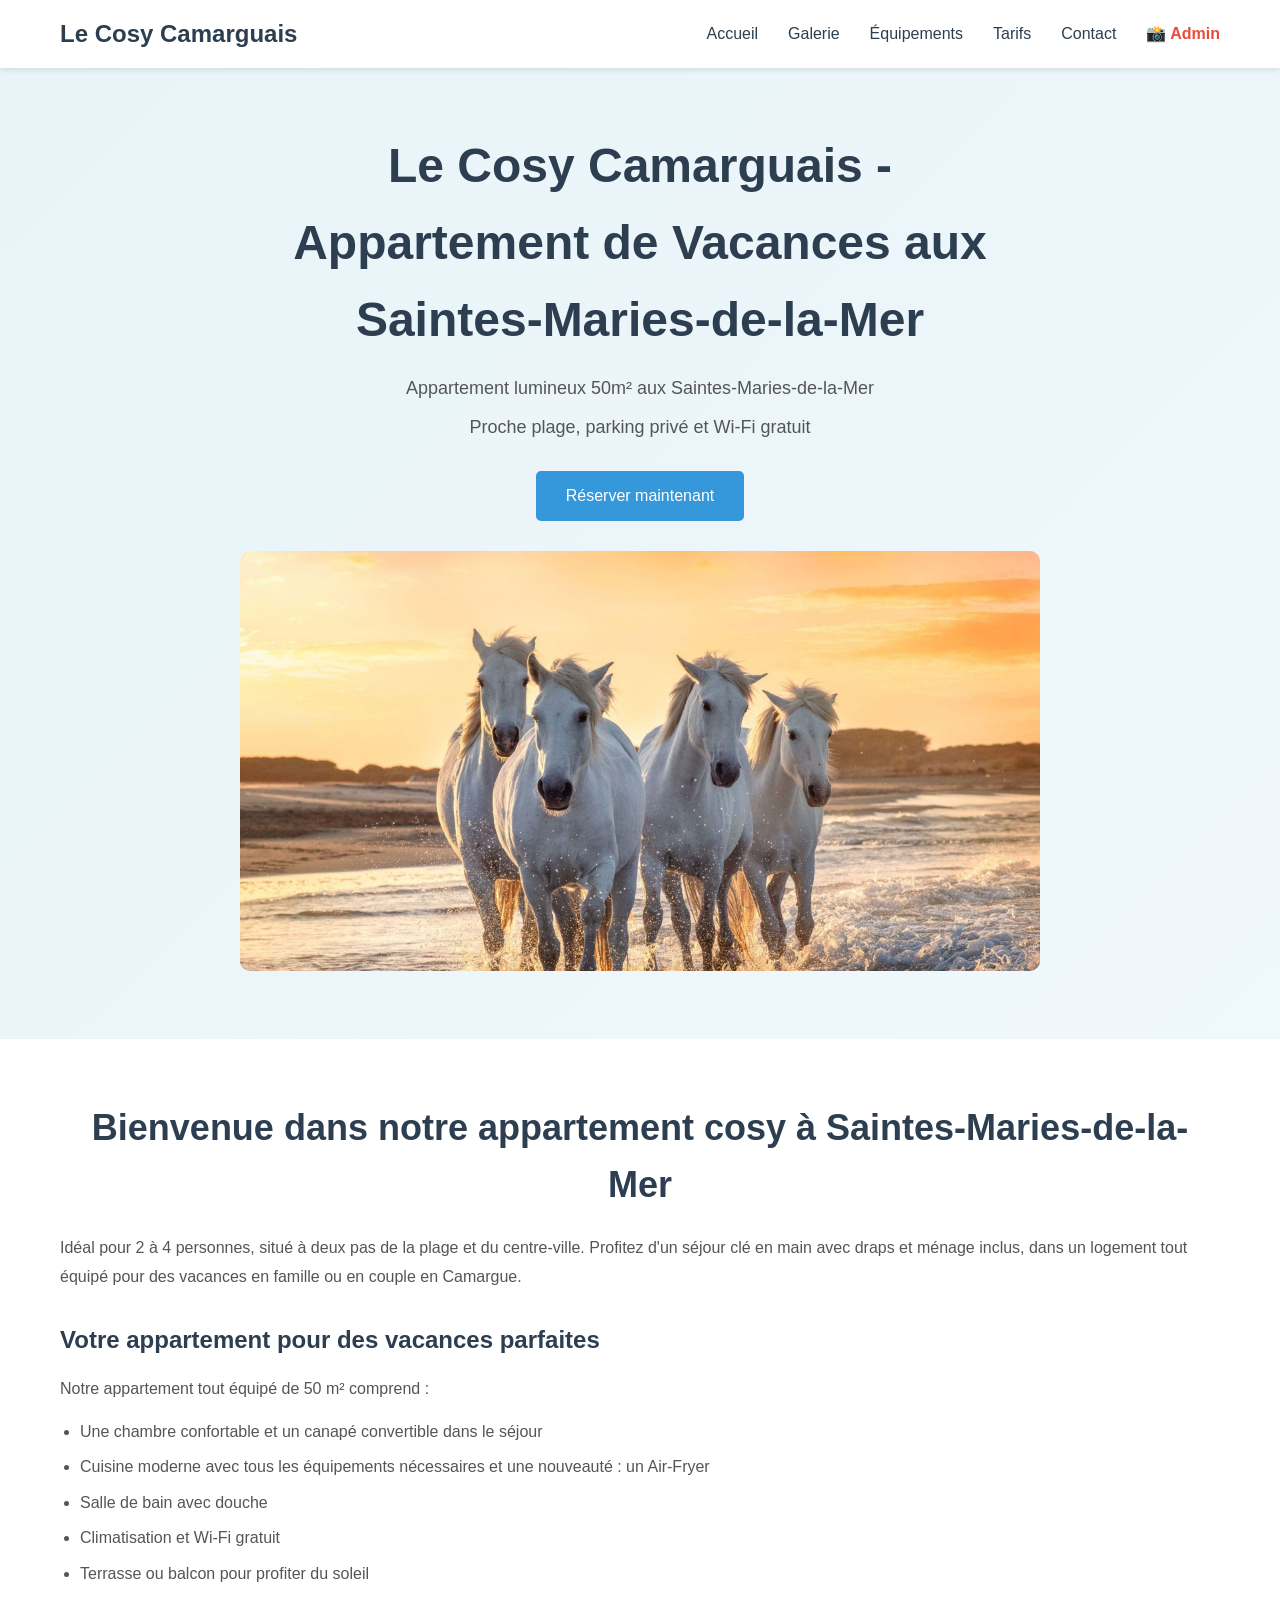
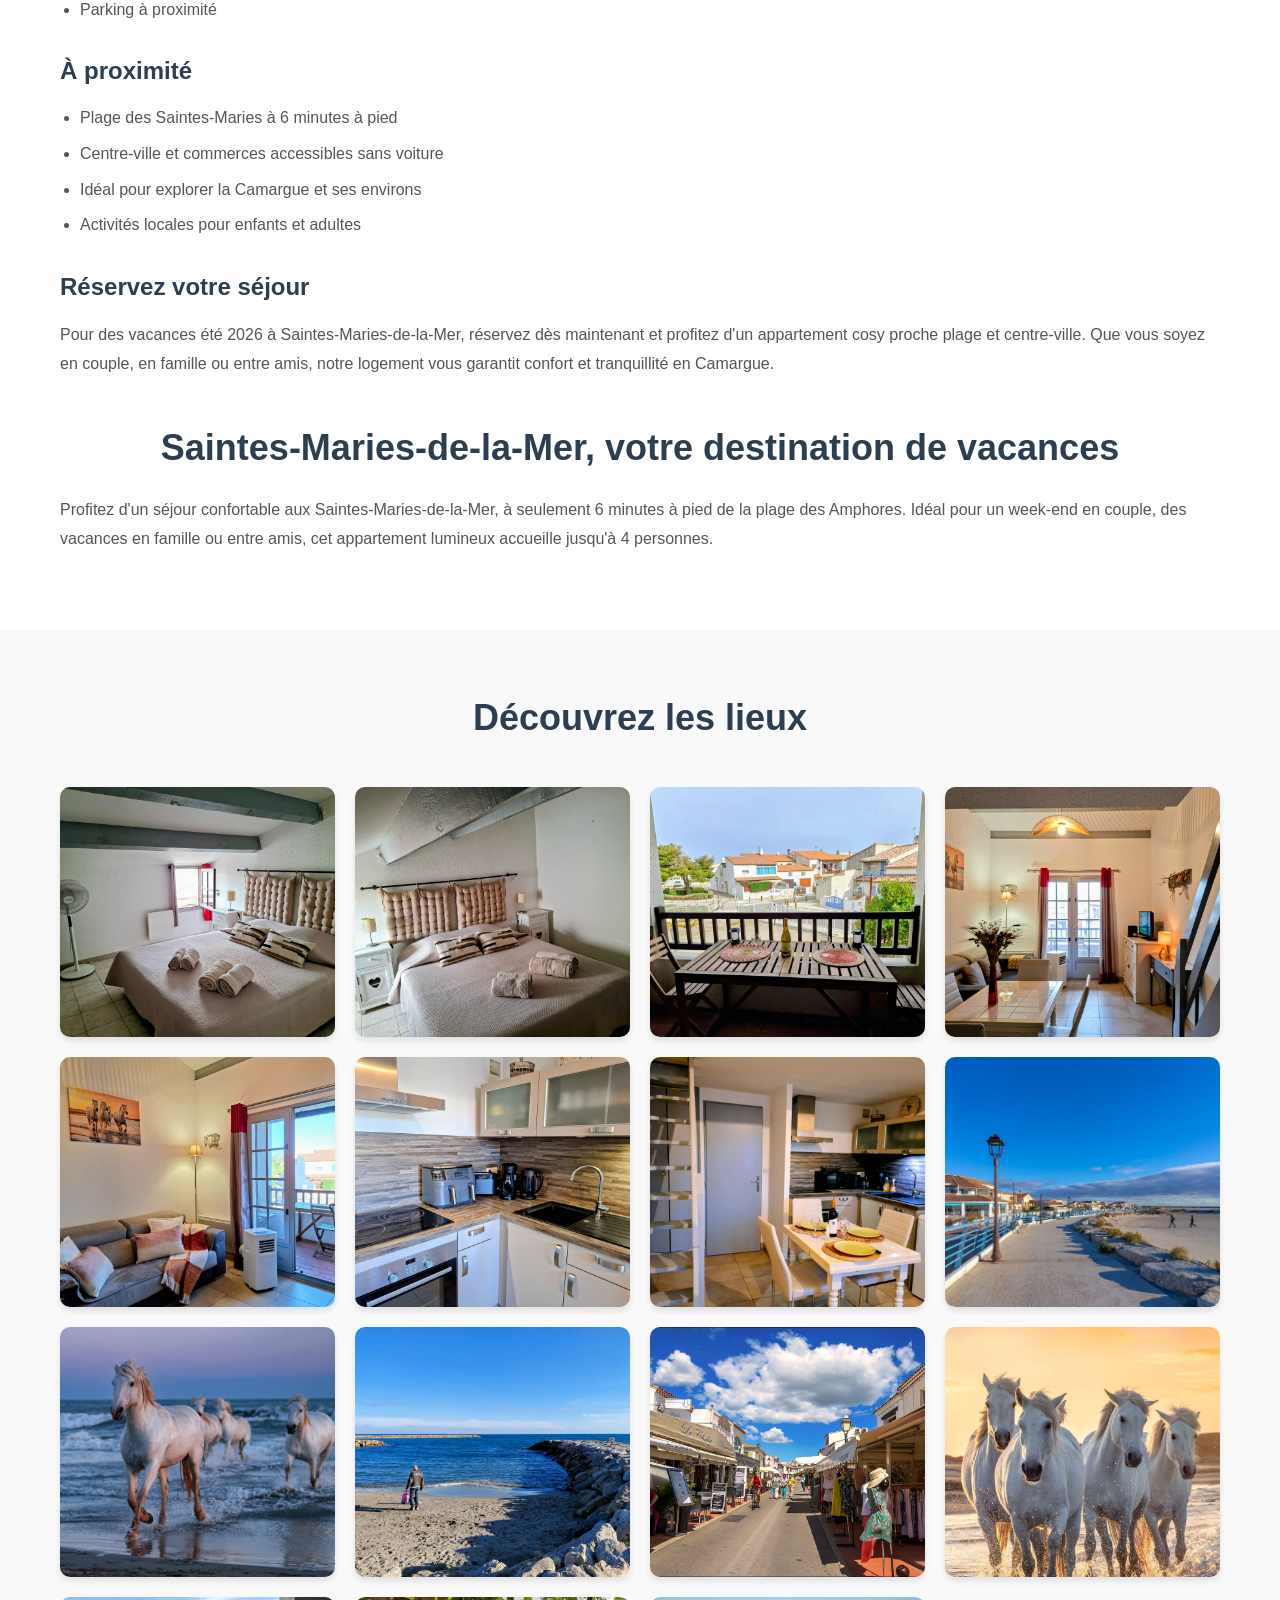
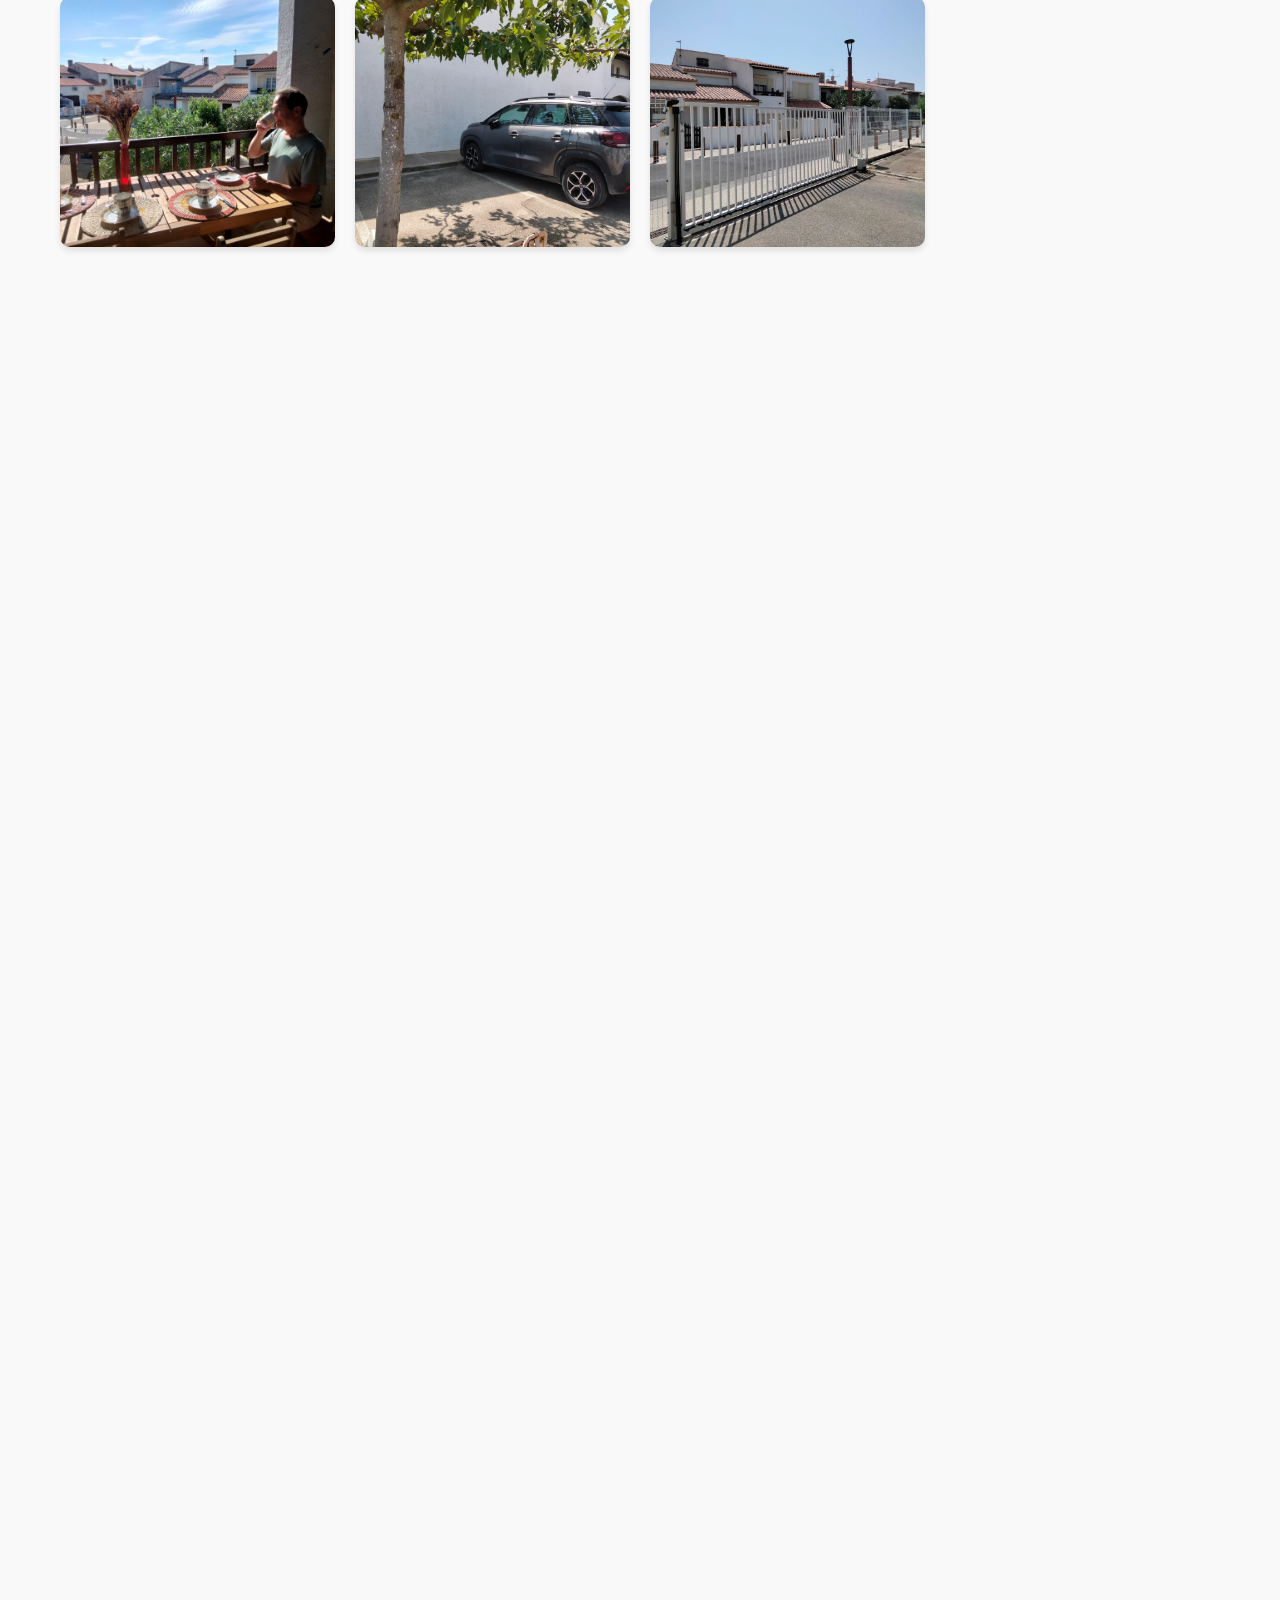
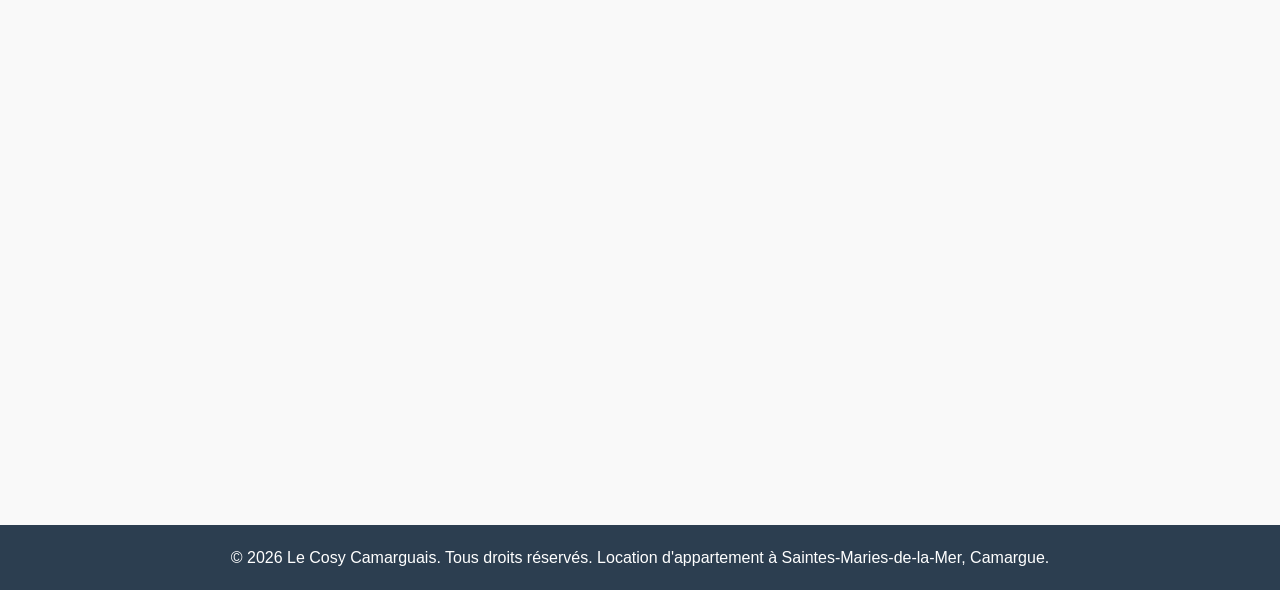
==== index.html @ 6717efbd "Add admin panel for easy photo management" ====
<!DOCTYPE html>
<html lang="fr">
<head>
    <meta charset="UTF-8">
    <meta name="viewport" content="width=device-width, initial-scale=1.0">
    <meta name="description" content="Le Cosy Camarguais - Location d'appartement 50m² aux Saintes-Maries-de-la-Mer. Proche plage, parking privé, Wi-Fi. Idéal pour 2-4 personnes. À partir de 110€/nuit. Réservez vos vacances en Camargue.">
    <meta name="keywords" content="location appartement Saintes-Maries-de-la-Mer, vacances Camargue, gîte Saintes-Maries, location saisonnière Provence, aparthotel plage">
    <meta name="author" content="Le Cosy Camarguais">
    <meta name="robots" content="index, follow, max-snippet:-1, max-image-preview:large, max-video-preview:-1">
    <meta property="og:title" content="Le Cosy Camarguais - Appartement de vacances aux Saintes-Maries-de-la-Mer">
    <meta property="og:description" content="Découvrez notre appartement lumineux 50m² aux Saintes-Maries-de-la-Mer. Proche plage, parking privé, Wi-Fi gratuit. À partir de 110€/nuit.">
    <meta property="og:type" content="website">
    <meta property="og:url" content="https://appartement-saintes-maries.vercel.app">
    <meta property="og:image" content="https://appartement-saintes-maries.vercel.app/130122-camargue-1(1).jpg">
    <meta name="twitter:card" content="summary_large_image">
    <meta name="twitter:title" content="Le Cosy Camarguais - Appartement aux Saintes-Maries-de-la-Mer">
    <meta name="twitter:description" content="Location d'appartement 50m² en Camargue. Plage, parking, Wi-Fi. À partir de 110€/nuit.">
    <meta name="theme-color" content="#2c5aa0">
    <link rel="canonical" href="https://appartement-saintes-maries.vercel.app/">
    <title>Le Cosy Camarguais - Location Appartement Saintes-Maries-de-la-Mer | Vacances Camargue</title>
    <link rel="stylesheet" href="styles.css">
    <link rel="icon" type="image/x-icon" href="data:image/svg+xml,<svg xmlns='http://www.w3.org/2000/svg' viewBox='0 0 100 100'><text y='75' font-size='75' fill='%232c5aa0'>🏠</text></svg>">
    <link rel="stylesheet" href="https://cdnjs.cloudflare.com/ajax/libs/font-awesome/6.4.0/css/all.min.css">
    
    <!-- Structured Data (JSON-LD) -->
    <script type="application/ld+json">
    {
        "@context": "https://schema.org",
        "@type": "LodgingBusiness",
        "name": "Le Cosy Camarguais",
        "description": "Appartement lumineux 50m² aux Saintes-Maries-de-la-Mer, idéal pour 2-4 personnes",
        "url": "https://appartement-saintes-maries.vercel.app",
        "image": "https://appartement-saintes-maries.vercel.app/130122-camargue-1(1).jpg",
        "address": {
            "@type": "PostalAddress",
            "streetAddress": "Saintes-Maries-de-la-Mer",
            "addressLocality": "Saintes-Maries-de-la-Mer",
            "postalCode": "13460",
            "addressCountry": "FR",
            "addressRegion": "Provence-Alpes-Côte d'Azur"
        },
        "telephone": "+33607459846",
        "email": "ellattanzio66@gmail.com",
        "priceRange": "€€",
        "priceCurrency": "EUR",
        "price": "110",
        "amenityFeature": [
            {"name": "Wi-Fi gratuit"},
            {"name": "Climatisation"},
            {"name": "Parking privé"},
            {"name": "Terrasse"},
            {"name": "Cuisine équipée"},
            {"name": "Air-Fryer"}
        ],
        "checkinTime": "15:00",
        "checkoutTime": "11:00",
        "numberOfRooms": 1,
        "occupancy": {
            "@type": "QuantitativeValue",
            "minValue": 2,
            "maxValue": 4
        },
        "geo": {
            "@type": "GeoCoordinates",
            "latitude": 43.4805,
            "longitude": 4.4269
        },
        "review": {
            "@type": "Review",
            "ratingValue": "5",
            "bestRating": "5",
            "worstRating": "1"
        }
    }
    </script>

    <!-- Local Business Schema -->
    <script type="application/ld+json">
    {
        "@context": "https://schema.org",
        "@type": "LocalBusiness",
        "name": "Le Cosy Camarguais",
        "image": "https://appartement-saintes-maries.vercel.app/130122-camargue-1(1).jpg",
        "description": "Location d'appartement de vacances à Saintes-Maries-de-la-Mer",
        "address": {
            "@type": "PostalAddress",
            "streetAddress": "Saintes-Maries-de-la-Mer",
            "addressLocality": "Saintes-Maries-de-la-Mer",
            "postalCode": "13460",
            "addressCountry": "FR"
        },
        "telephone": "+33607459846",
        "url": "https://appartement-saintes-maries.vercel.app",
        "sameAs": [
            "https://www.facebook.com/profile.php?id=61573077162618",
            "https://www.instagram.com/appartementsaintesmaries13460/"
        ]
    }
    </script>
</head>
<body>
    <!-- Navigation -->
    <nav class="navbar">
        <div class="container">
            <div class="logo">Le Cosy Camarguais</div>
            <ul class="nav-links">
                <li><a href="#accueil">Accueil</a></li>
                <li><a href="#galerie">Galerie</a></li>
                <li><a href="#equipements">Équipements</a></li>
                <li><a href="#tarifs">Tarifs</a></li>
                <li><a href="#contact">Contact</a></li>
                <li><a href="admin.html" style="color: #e74c3c; font-weight: bold;">📸 Admin</a></li>
            </ul>
        </div>
    </nav>

    <!-- Hero Section -->
    <section id="accueil" class="hero">
        <div class="hero-content">
            <h1>Le Cosy Camarguais - Appartement de Vacances aux Saintes-Maries-de-la-Mer</h1>
            <p>Appartement lumineux 50m² aux Saintes-Maries-de-la-Mer</p>
            <p class="subtitle">Proche plage, parking privé et Wi-Fi gratuit</p>
            <a href="#contact" class="cta-button">Réserver maintenant</a>
            <div class="hero-image">
                <img src="./130122-camargue-1(1).jpg" alt="Paysage de Camargue - Saintes-Maries-de-la-Mer" loading="lazy">
            </div>
        </div>
    </section>

    <!-- Presentation Section -->
    <section id="presentation" class="presentation">
        <div class="container">
            <h2>Bienvenue dans notre appartement cosy à Saintes-Maries-de-la-Mer</h2>
            <p>Idéal pour 2 à 4 personnes, situé à deux pas de la plage et du centre-ville. Profitez d'un séjour clé en main avec draps et ménage inclus, dans un logement tout équipé pour des vacances en famille ou en couple en Camargue.</p>

            <h3>Votre appartement pour des vacances parfaites</h3>
            <p>Notre appartement tout équipé de 50 m² comprend :</p>
            <ul>
                <li>Une chambre confortable et un canapé convertible dans le séjour</li>
                <li>Cuisine moderne avec tous les équipements nécessaires et une nouveauté : un Air-Fryer</li>
                <li>Salle de bain avec douche</li>
                <li>Climatisation et Wi-Fi gratuit</li>
                <li>Terrasse ou balcon pour profiter du soleil</li>
                <li>Parking à proximité</li>
            </ul>

            <h3>À proximité</h3>
            <ul>
                <li>Plage des Saintes-Maries à 6 minutes à pied</li>
                <li>Centre-ville et commerces accessibles sans voiture</li>
                <li>Idéal pour explorer la Camargue et ses environs</li>
                <li>Activités locales pour enfants et adultes</li>
            </ul>

            <h3>Réservez votre séjour</h3>
            <p>Pour des vacances été 2026 à Saintes-Maries-de-la-Mer, réservez dès maintenant et profitez d'un appartement cosy proche plage et centre-ville. Que vous soyez en couple, en famille ou entre amis, notre logement vous garantit confort et tranquillité en Camargue.</p>

            <h2 style="margin-top: 40px;">Saintes-Maries-de-la-Mer, votre destination de vacances</h2>
            <p>Profitez d'un séjour confortable aux Saintes-Maries-de-la-Mer, à seulement 6 minutes à pied de la plage des Amphores. Idéal pour un week-end en couple, des vacances en famille ou entre amis, cet appartement lumineux accueille jusqu'à 4 personnes.</p>
        </div>
    </section>

    <!-- Gallery Section -->
    <section id="galerie" class="gallery">
        <div class="container">
            <h2>Découvrez les lieux</h2>
            <div class="gallery-grid">
                <div class="gallery-item">
                    <img src="./699cc165-0db9-40c0-aa76-b46395a4a5fc~1.webp" alt="Chambre confortable avec literie de qualité - Le Cosy Camarguais" loading="lazy">
                </div>
                <div class="gallery-item">
                    <img src="./6267a294-f842-493b-94da-68e59d48c8c1~1.webp" alt="Chambre avec lit double et tête de lit design - Saintes-Maries" loading="lazy">
                </div>
                <div class="gallery-item">
                    <img src="./203cbd5f-b3a3-4adb-a90c-3202b7b24d66~1.webp" alt="Terrasse ensoleillée avec vue sur le village - Saintes-Maries-de-la-Mer" loading="lazy">
                </div>
                <div class="gallery-item">
                    <img src="./4d5e1b6b-3a35-4781-9e4e-3730404897b2~1.webp" alt="Séjour lumineux avec accès à la terrasse - Appartement Camargue" loading="lazy">
                </div>
                <div class="gallery-item">
                    <img src="./2798dfe2-fd51-422c-bca9-29bbe3b415f4~1.webp" alt="Séjour avec canapé et vue sur la terrasse - Location Saintes-Maries" loading="lazy">
                </div>
                <div class="gallery-item">
                    <img src="./3cd4628a-6e06-457b-a21c-f3df766dc9b1~1.webp" alt="Cuisine moderne avec Air-Fryer - Le Cosy Camarguais" loading="lazy">
                </div>
                <div class="gallery-item">
                    <img src="./3c0db250-8747-4e0e-9186-e22d78906090~1.webp" alt="Cuisine équipée avec salle à manger - Appartement de vacances" loading="lazy">
                </div>
                <div class="gallery-item">
                    <img src="./71401861-Amphora-beach-des-Amphores-Saintes-Maries-de-la-Mer-Camargue-Bouches-du-Rhone-Provence-Alpes-Cote-d-Azur.jpg" alt="Plage des Amphores - Saintes-Maries-de-la-Mer" loading="lazy">
                </div>
                <div class="gallery-item">
                    <img src="./484808899_1292354942614113_6822166456498996507_n.jpg" alt="Chevaux blancs de Camargue - Saintes-Maries-de-la-Mer" loading="lazy">
                </div>
                <div class="gallery-item">
                    <img src="./f098e9f4-ffa2-434b-89ad-d91ef986f7e4~1.webp" alt="Plage avec rochers - Saintes-Maries-de-la-Mer" loading="lazy">
                </div>
                <div class="gallery-item">
                    <img src="./saintes-maries-de-la-mer-682a5dab-e143-4bae-a40b-0c097e33d58b.jpg" alt="Rue avec boutiques du village - Centre-ville Saintes-Maries" loading="lazy">
                </div>
                <div class="gallery-item">
                    <img src="./130122-camargue-1(1).jpg" alt="Paysage de Camargue - Saintes-Maries-de-la-Mer" loading="lazy">
                </div>
                <div class="gallery-item">
                    <img src="./IMG20250526093711.jpg" alt="Terrasse avec vue panoramique sur le village - Le Cosy Camarguais" loading="lazy">
                </div>
                <div class="gallery-item">
                    <img src="./IMG20250810133848.webp" alt="Parking privé sécurisé - Saintes-Maries-de-la-Mer" loading="lazy">
                </div>
                <div class="gallery-item">
                    <img src="./IMG20250810133807.jpg" alt="Entrée sécurisée de la résidence - Le Cosy Camarguais" loading="lazy">
                </div>
            </div>
        </div>
    </section>

    <!-- Amenities Section -->
    <section id="equipements" class="amenities">
        <div class="container">
            <h2>Équipements et services</h2>
            <ul>
                <li>Une chambre confortable et un canapé convertible dans le séjour</li>
                <li>Cuisine moderne avec tous les équipements nécessaires et une nouveauté : un Air-Fryer</li>
                <li>Salle de bain moderne avec douche</li>
                <li>Climatisation et Wi-Fi gratuit</li>
                <li>Terrasse avec vue sur le village</li>
                <li>Parking privé</li>
                <li>Draps et ménage inclus</li>
            </ul>
        </div>
    </section>

    <!-- Pricing Section -->
    <section id="tarifs" class="pricing">
        <div class="container">
            <h2>Tarifs</h2>
            <p class="price">110€<span>/nuit</span></p>
            <p class="price-note">Tarifs dégressifs pour les séjours longue durée</p>
        </div>
    </section>

    <!-- Contact Section -->
    <section id="contact" class="contact">
        <div class="container">
            <h2>Contactez-nous</h2>
            
            <!-- Contact Form -->
            <div class="contact-form-container">
                <h3>Formulaire de contact</h3>
                <form id="contactForm" class="contact-form">
                    <div class="form-group">
                        <label for="name">Nom *</label>
                        <input type="text" id="name" name="name" required>
                    </div>
                    <div class="form-group">
                        <label for="email">Email *</label>
                        <input type="email" id="email" name="email" required>
                    </div>
                    <div class="form-group">
                        <label for="message">Message *</label>
                        <textarea id="message" name="message" rows="5" required></textarea>
                    </div>
                    <button type="submit" class="submit-btn">Envoyer</button>
                </form>
                <div id="formMessage" class="form-message" style="display:none;"></div>
            </div>

            <!-- Contact Info -->
            <div class="contact-info">
                <h3>Informations de contact</h3>
                <p><strong>Téléphone :</strong> <a href="tel:+33607459846">06 07 45 98 46</a></p>
                <p><strong>Email :</strong> <a href="mailto:ellattanzio66@gmail.com">ellattanzio66@gmail.com</a></p>
            </div>

            <!-- Social Media -->
            <div class="social-media">
                <h3>Suivez-nous</h3>
                <div class="social-links">
                    <a href="https://www.facebook.com/profile.php?id=61573077162618" target="_blank" rel="noopener noreferrer" title="Facebook">
                        <i class="fab fa-facebook"></i> Facebook
                    </a>
                    <a href="https://www.instagram.com/appartementsaintesmaries13460/" target="_blank" rel="noopener noreferrer" title="Instagram">
                        <i class="fab fa-instagram"></i> Instagram
                    </a>
                    <a href="https://wa.me/33607459846" target="_blank" rel="noopener noreferrer" title="WhatsApp">
                        <i class="fab fa-whatsapp"></i> WhatsApp
                    </a>
                </div>
            </div>
        </div>
    </section>

    <!-- Footer -->
    <footer>
        <div class="container">
            <p>&copy; 2026 Le Cosy Camarguais. Tous droits réservés. Location d'appartement à Saintes-Maries-de-la-Mer, Camargue.</p>
        </div>
    </footer>

    <script src="script.js"></script>
    <script>
        // Contact Form Handler
        document.getElementById('contactForm').addEventListener('submit', function(e) {
            e.preventDefault();
            
            const name = document.getElementById('name').value;
            const email = document.getElementById('email').value;
            const message = document.getElementById('message').value;
            
            // Create mailto link
            const mailtoLink = `mailto:ellattanzio66@gmail.com?subject=Nouveau message de ${encodeURIComponent(name)}&body=De: ${encodeURIComponent(email)}%0A%0AMessage:%0A${encodeURIComponent(message)}`;
            
            // Open email client
            window.location.href = mailtoLink;
            
            // Show confirmation message
            const formMessage = document.getElementById('formMessage');
            formMessage.textContent = 'Merci ! Votre message a été envoyé. Nous vous répondrons dans les plus brefs délais.';
            formMessage.style.display = 'block';
            formMessage.style.color = 'green';
            
            // Reset form
            this.reset();
            
            // Hide message after 5 seconds
            setTimeout(() => {
                formMessage.style.display = 'none';
            }, 5000);
        });
    </script>
</body>
</html>
---- styles.css ----
* {
    margin: 0;
    padding: 0;
    box-sizing: border-box;
}

body {
    font-family: 'Segoe UI', Tahoma, Geneva, Verdana, sans-serif;
    line-height: 1.6;
    color: #333;
    background-color: #f9f9f9;
}

.container {
    max-width: 1200px;
    margin: 0 auto;
    padding: 0 20px;
}

.navbar {
    background-color: #fff;
    box-shadow: 0 2px 5px rgba(0,0,0,0.1);
    position: sticky;
    top: 0;
    z-index: 100;
}

.navbar .container {
    display: flex;
    justify-content: space-between;
    align-items: center;
    padding: 15px 20px;
}

.logo {
    font-size: 24px;
    font-weight: bold;
    color: #2c3e50;
}

.nav-links {
    display: flex;
    list-style: none;
    gap: 30px;
}

.nav-links a {
    text-decoration: none;
    color: #2c3e50;
    font-weight: 500;
    transition: color 0.3s;
}

.nav-links a:hover {
    color: #3498db;
}

.hero {
    background: linear-gradient(135deg, #e8f4f8 0%, #f0f8fc 100%);
    padding: 60px 20px;
    text-align: center;
}

.hero-content {
    max-width: 800px;
    margin: 0 auto;
}

.hero h1 {
    font-size: 48px;
    color: #2c3e50;
    margin-bottom: 15px;
}

.hero p {
    font-size: 18px;
    color: #555;
    margin-bottom: 10px;
}

.subtitle {
    color: #7f8c8d;
    font-size: 16px;
}

.cta-button {
    display: inline-block;
    background-color: #3498db;
    color: white;
    padding: 12px 30px;
    text-decoration: none;
    border-radius: 5px;
    margin-top: 20px;
    transition: background-color 0.3s;
}

.cta-button:hover {
    background-color: #2980b9;
}

.hero-image {
    margin-top: 30px;
}

.hero-image img {
    max-width: 100%;
    height: auto;
    border-radius: 10px;
}

.presentation {
    padding: 60px 20px;
    background-color: white;
}

.presentation h2 {
    font-size: 36px;
    color: #2c3e50;
    margin-bottom: 20px;
    text-align: center;
}

.presentation h3 {
    font-size: 24px;
    color: #2c3e50;
    margin-top: 30px;
    margin-bottom: 15px;
}

.presentation p {
    font-size: 16px;
    color: #555;
    margin-bottom: 15px;
    line-height: 1.8;
}

.presentation ul {
    margin-left: 20px;
    margin-bottom: 20px;
}

.presentation li {
    margin-bottom: 10px;
    color: #555;
}

.gallery {
    padding: 60px 20px;
    background-color: #f9f9f9;
}

.gallery h2 {
    font-size: 36px;
    color: #2c3e50;
    margin-bottom: 40px;
    text-align: center;
}

.gallery-grid {
    display: grid;
    grid-template-columns: repeat(auto-fit, minmax(250px, 1fr));
    gap: 20px;
}

.gallery-item {
    overflow: hidden;
    border-radius: 10px;
    box-shadow: 0 4px 6px rgba(0,0,0,0.1);
    transition: transform 0.3s;
}

.gallery-item:hover {
    transform: scale(1.05);
}

.gallery-item img {
    width: 100%;
    height: 250px;
    object-fit: cover;
    display: block;
}

.amenities {
    padding: 60px 20px;
    background-color: white;
}

.amenities h2 {
    font-size: 36px;
    color: #2c3e50;
    margin-bottom: 30px;
    text-align: center;
}

.amenities ul {
    max-width: 600px;
    margin: 0 auto;
    margin-left: 20px;
}

.amenities li {
    margin-bottom: 12px;
    color: #555;
    font-size: 16px;
}

.pricing {
    padding: 60px 20px;
    background-color: #f9f9f9;
    text-align: center;
}

.pricing h2 {
    font-size: 36px;
    color: #2c3e50;
    margin-bottom: 30px;
}

.price {
    font-size: 48px;
    color: #27ae60;
    font-weight: bold;
    margin-bottom: 10px;
}

.price span {
    font-size: 24px;
}

.price-note {
    color: #7f8c8d;
    font-size: 14px;
}

.contact {
    padding: 60px 20px;
    background-color: white;
    text-align: center;
}

.contact h2 {
    font-size: 36px;
    color: #2c3e50;
    margin-bottom: 30px;
}

.contact-info {
    max-width: 400px;
    margin: 0 auto;
}

.contact-info p {
    font-size: 18px;
    color: #555;
    margin-bottom: 15px;
}

.contact-info a {
    color: #3498db;
    text-decoration: none;
}

.contact-info a:hover {
    text-decoration: underline;
}

.contact-form-container {
    max-width: 500px;
    margin: 0 auto 40px;
    background-color: #f9f9f9;
    padding: 30px;
    border-radius: 10px;
    box-shadow: 0 2px 5px rgba(0,0,0,0.1);
}

.contact-form-container h3 {
    font-size: 24px;
    color: #2c3e50;
    margin-bottom: 20px;
}

.contact-form {
    text-align: left;
}

.form-group {
    margin-bottom: 20px;
}

.form-group label {
    display: block;
    margin-bottom: 8px;
    color: #2c3e50;
    font-weight: 500;
}

.form-group input,
.form-group textarea {
    width: 100%;
    padding: 10px;
    border: 1px solid #ddd;
    border-radius: 5px;
    font-family: 'Segoe UI', Tahoma, Geneva, Verdana, sans-serif;
    font-size: 14px;
}

.form-group input:focus,
.form-group textarea:focus {
    outline: none;
    border-color: #3498db;
    box-shadow: 0 0 5px rgba(52, 152, 219, 0.3);
}

.submit-btn {
    background-color: #3498db;
    color: white;
    padding: 12px 30px;
    border: none;
    border-radius: 5px;
    font-size: 16px;
    cursor: pointer;
    transition: background-color 0.3s;
    width: 100%;
}

.submit-btn:hover {
    background-color: #2980b9;
}

.form-message {
    margin-top: 15px;
    padding: 10px;
    border-radius: 5px;
    background-color: #d4edda;
    color: #155724;
}

.social-media {
    margin-top: 40px;
}

.social-media h3 {
    font-size: 24px;
    color: #2c3e50;
    margin-bottom: 20px;
}

.social-links {
    display: flex;
    justify-content: center;
    gap: 20px;
    flex-wrap: wrap;
}

.social-links a {
    display: inline-flex;
    align-items: center;
    gap: 8px;
    padding: 10px 20px;
    background-color: #f9f9f9;
    color: #2c3e50;
    text-decoration: none;
    border-radius: 5px;
    border: 2px solid #3498db;
    transition: all 0.3s;
    font-weight: 500;
}

.social-links a:hover {
    background-color: #3498db;
    color: white;
    transform: translateY(-2px);
}

.social-links i {
    font-size: 20px;
}

footer {
    background-color: #2c3e50;
    color: white;
    text-align: center;
    padding: 20px;
}

@media (max-width: 768px) {
    .hero h1 {
        font-size: 32px;
    }

    .nav-links {
        gap: 15px;
        font-size: 14px;
    }

    .gallery-grid {
        grid-template-columns: repeat(auto-fit, minmax(150px, 1fr));
    }

    .social-links {
        flex-direction: column;
    }

    .social-links a {
        width: 100%;
        justify-content: center;
    }
}
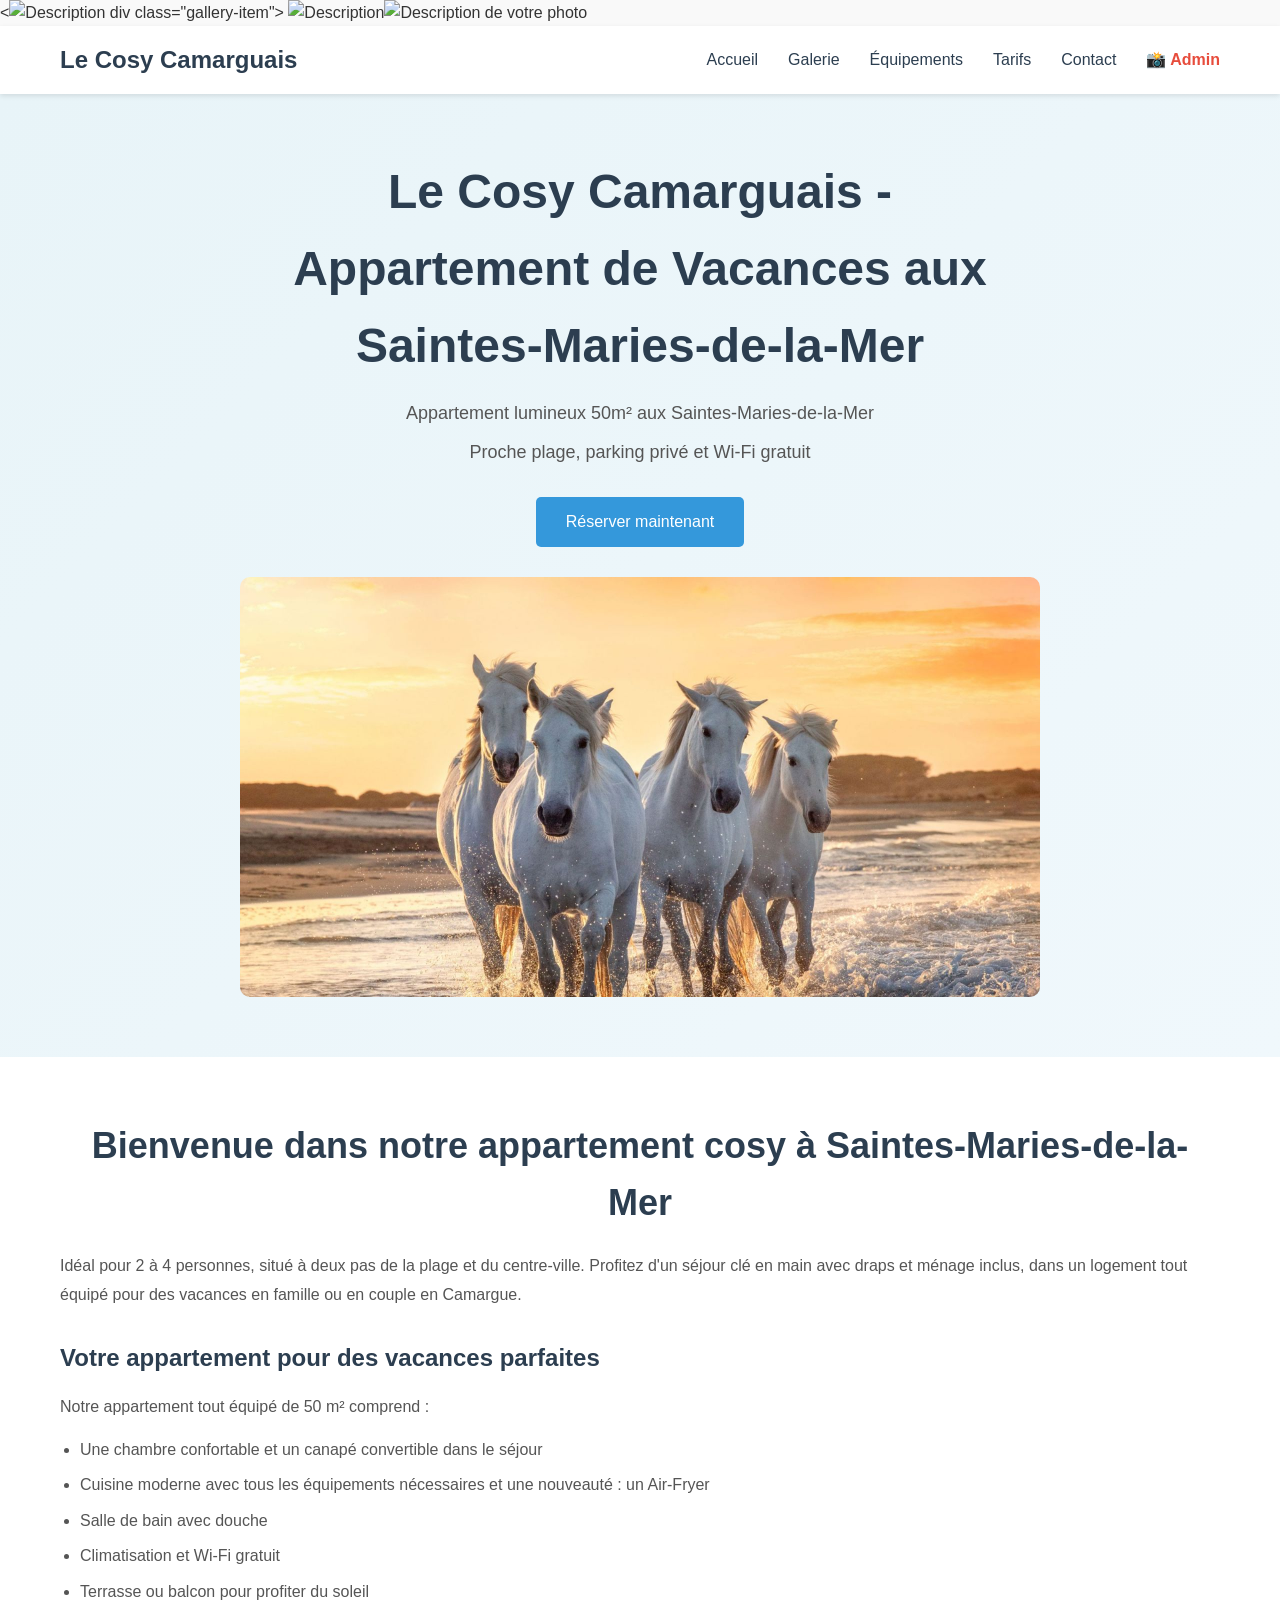
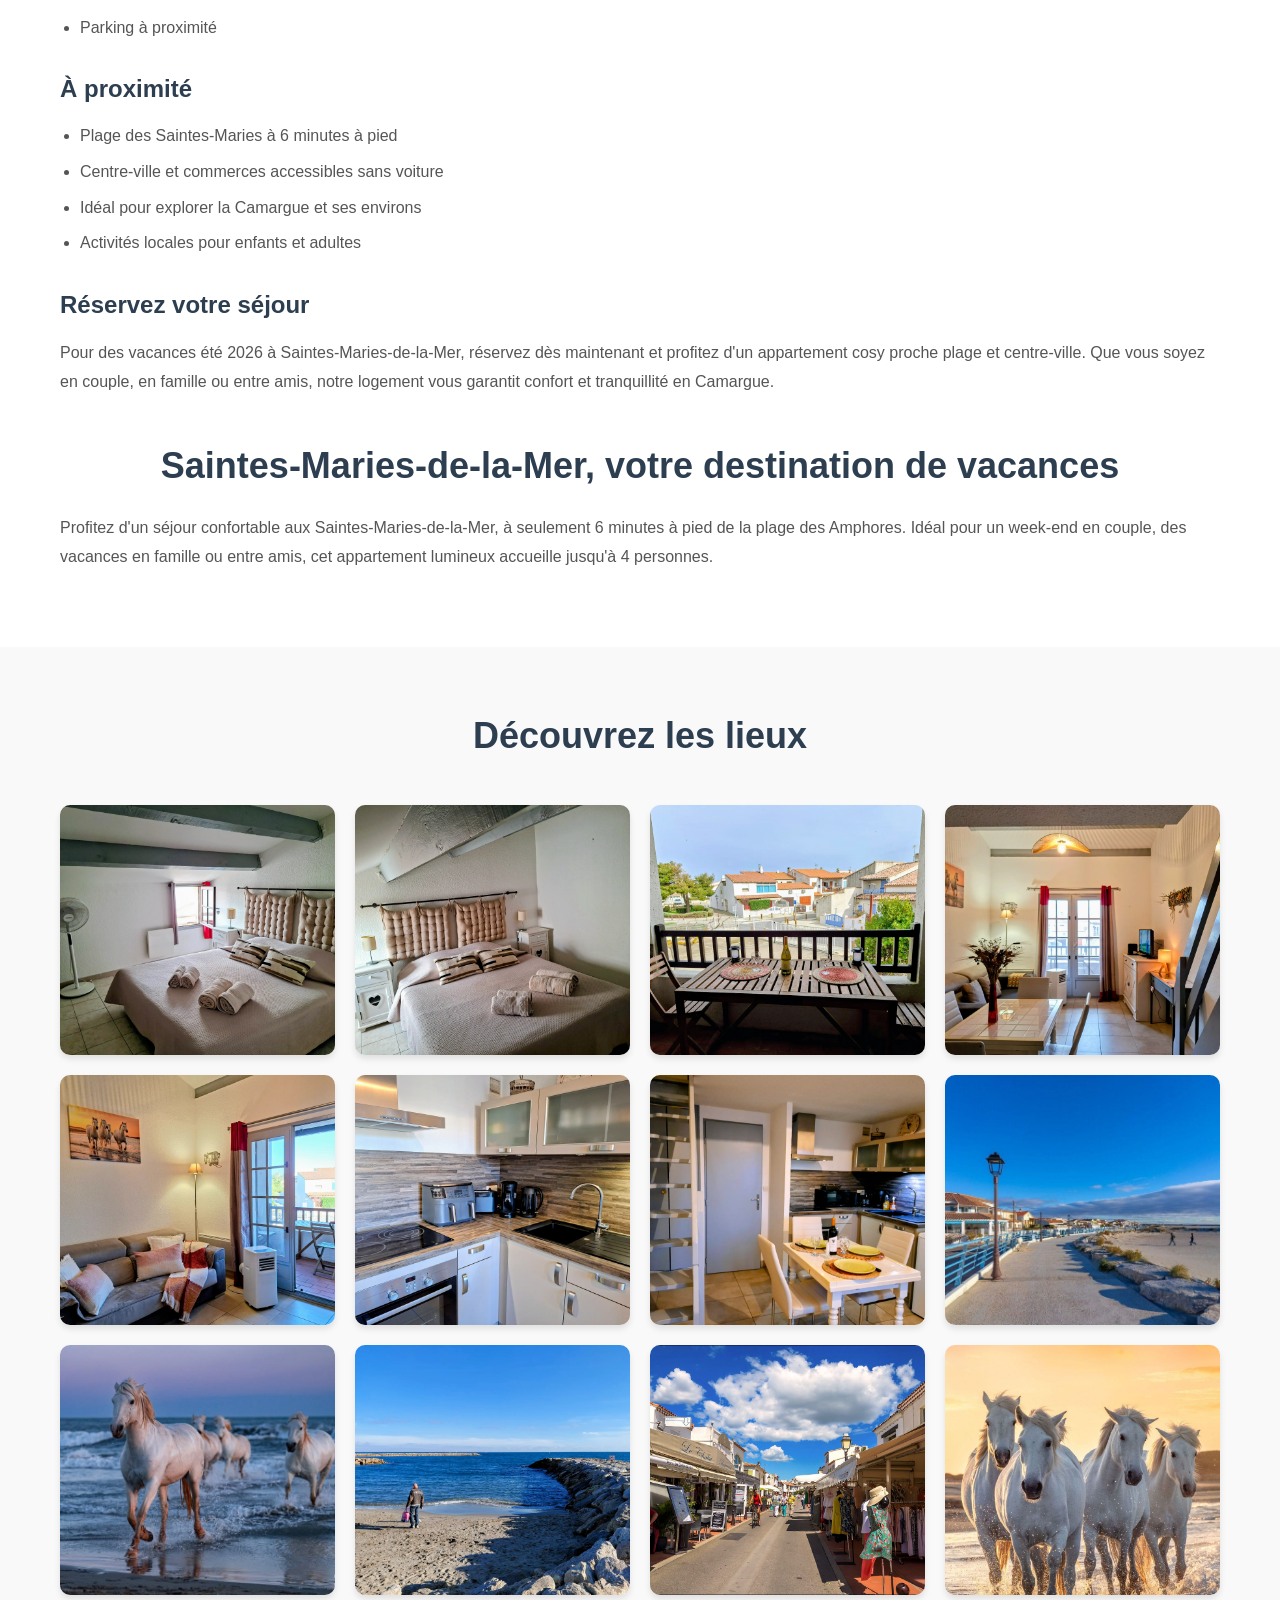
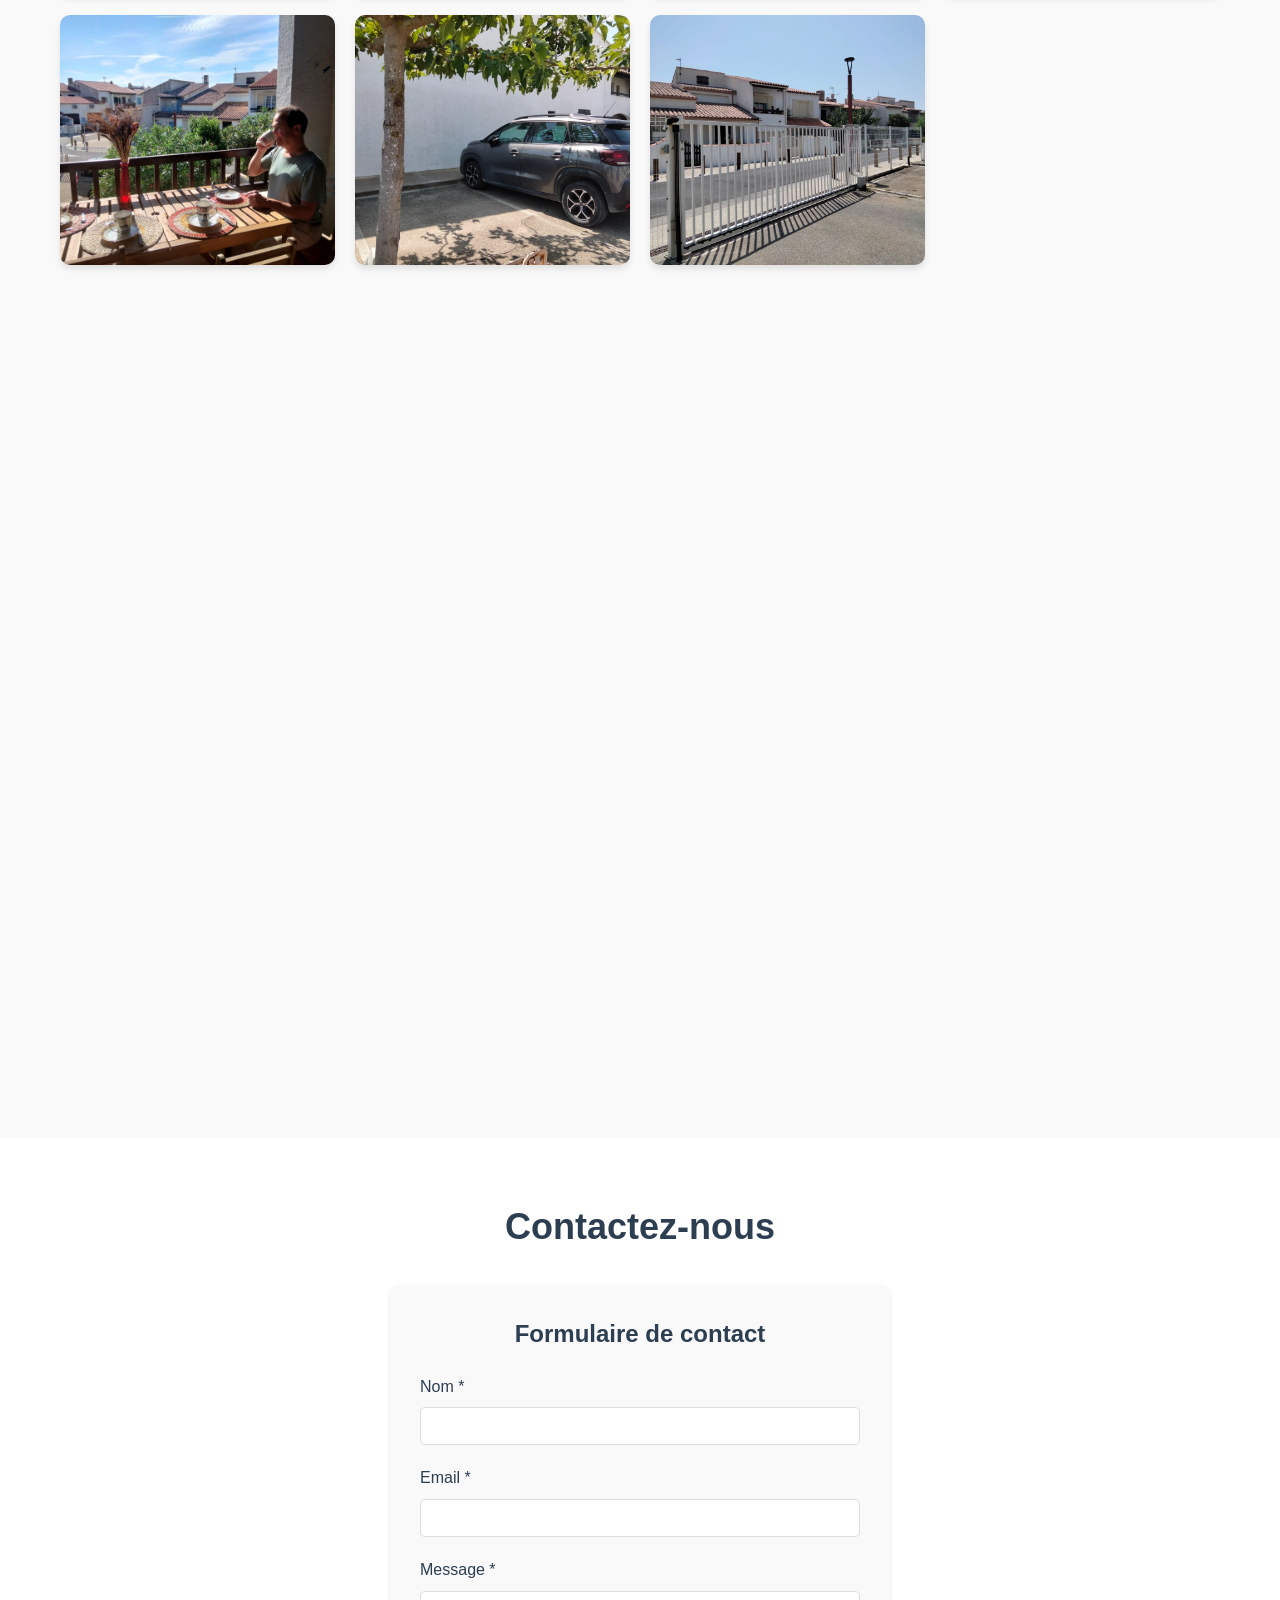
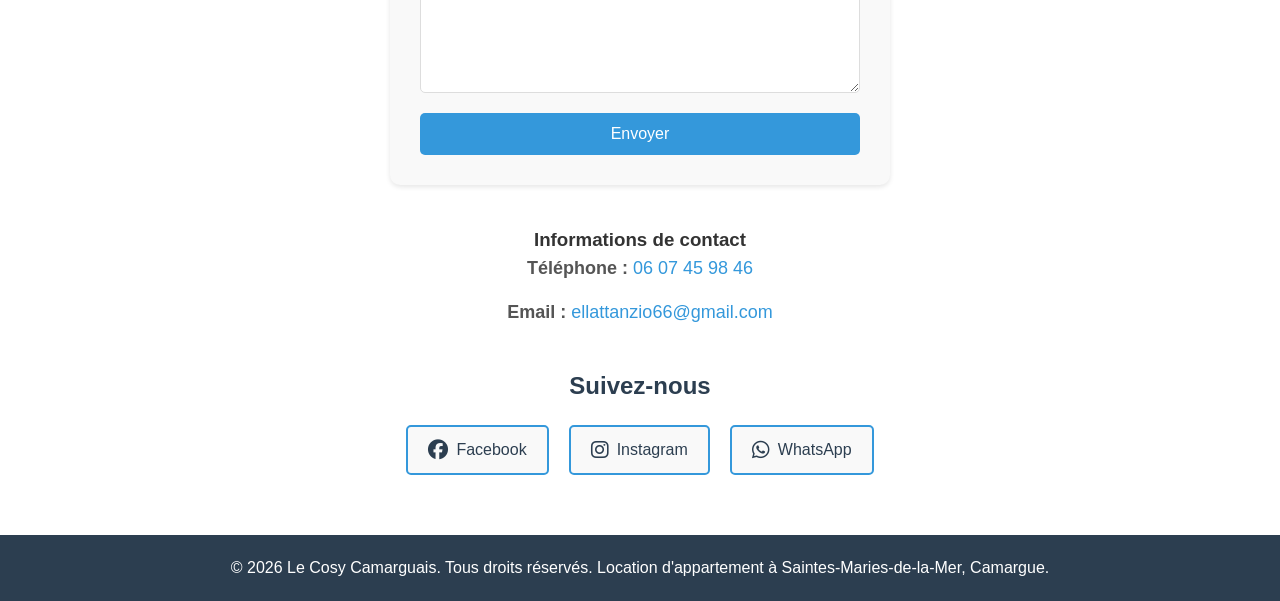
==== commit 1343a8c1: "Merge remote changes" ====
--- a/index.html
+++ b/index.html
@@ -1,3 +1,7 @@
+<<img src="VOTRE_PHOTO.jpg" alt="Description">
+div class="gallery-item">
+    <img src="VOTRE_PHOTO.jpg" alt="Description"><img src="VOTRE_PHOTO.jpg" alt="Description de votre photo">
+</div>
 <!DOCTYPE html>
 <html lang="fr">
 <head>
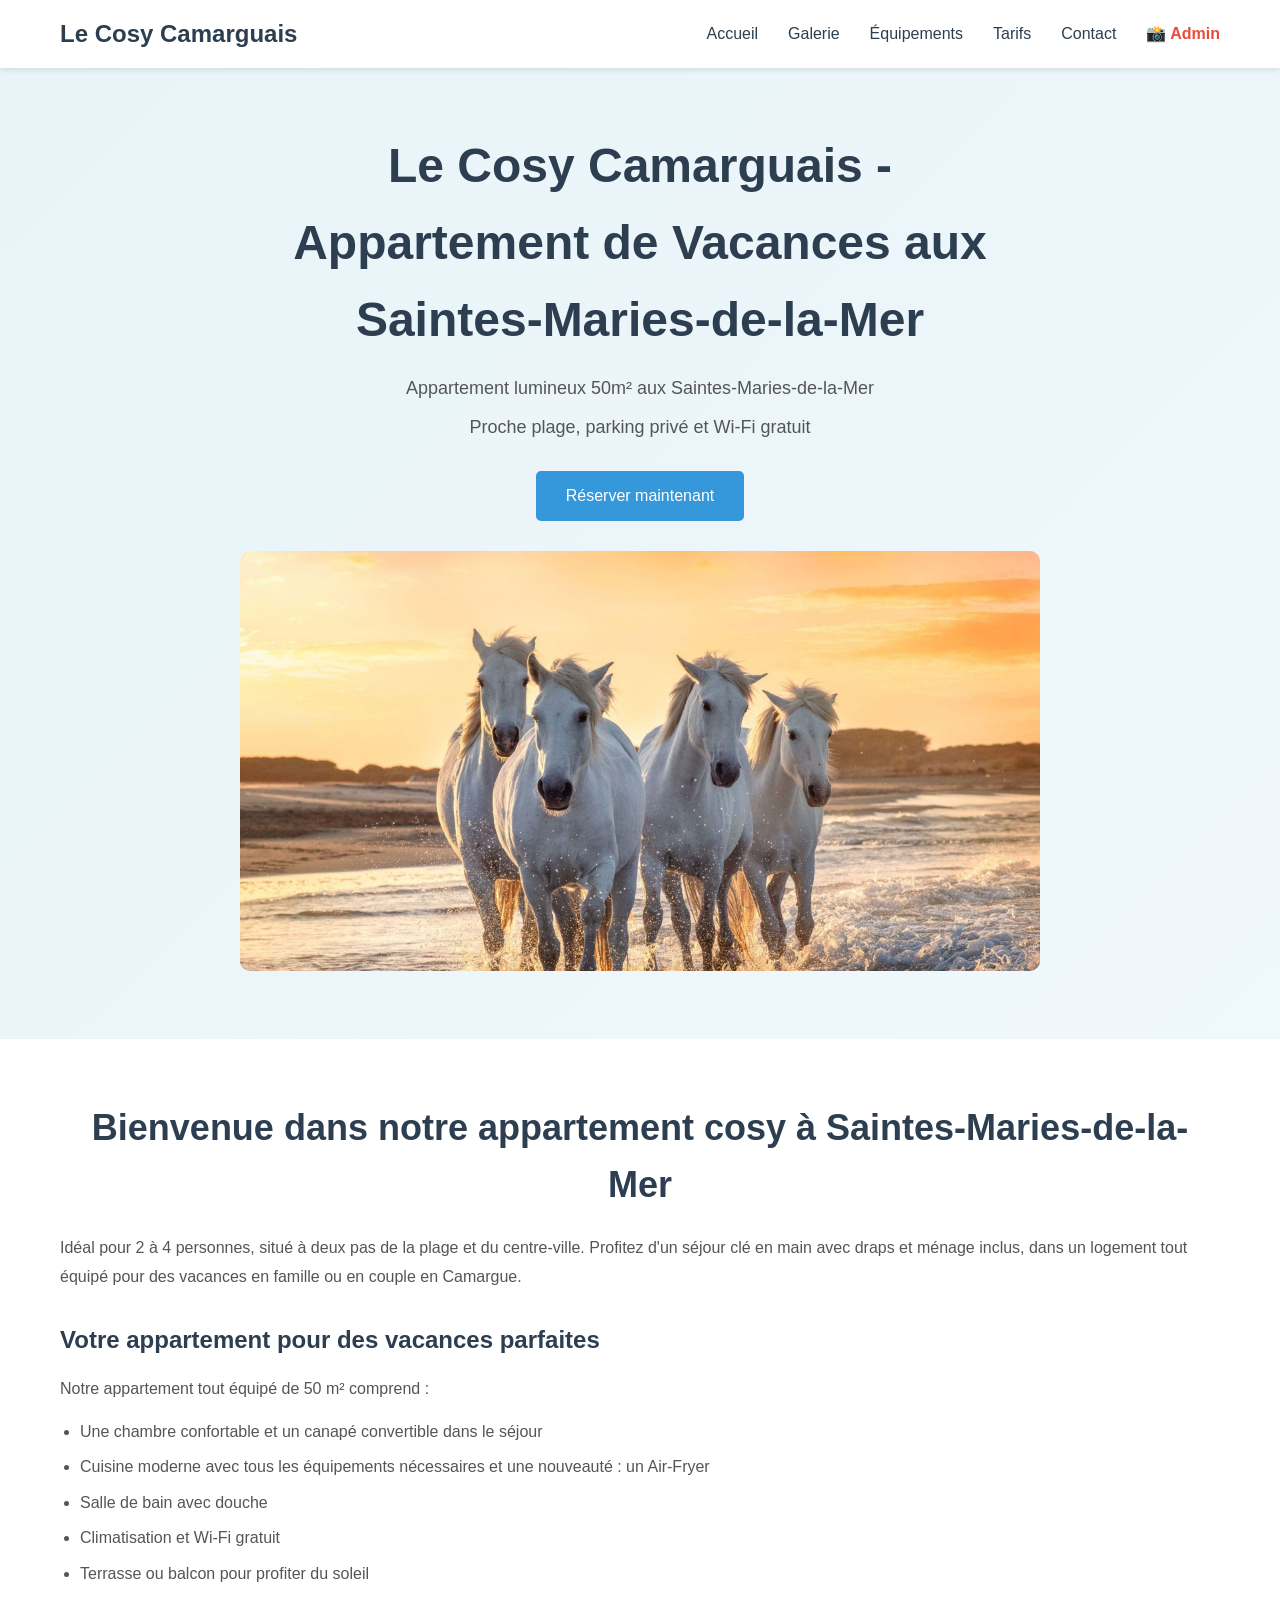
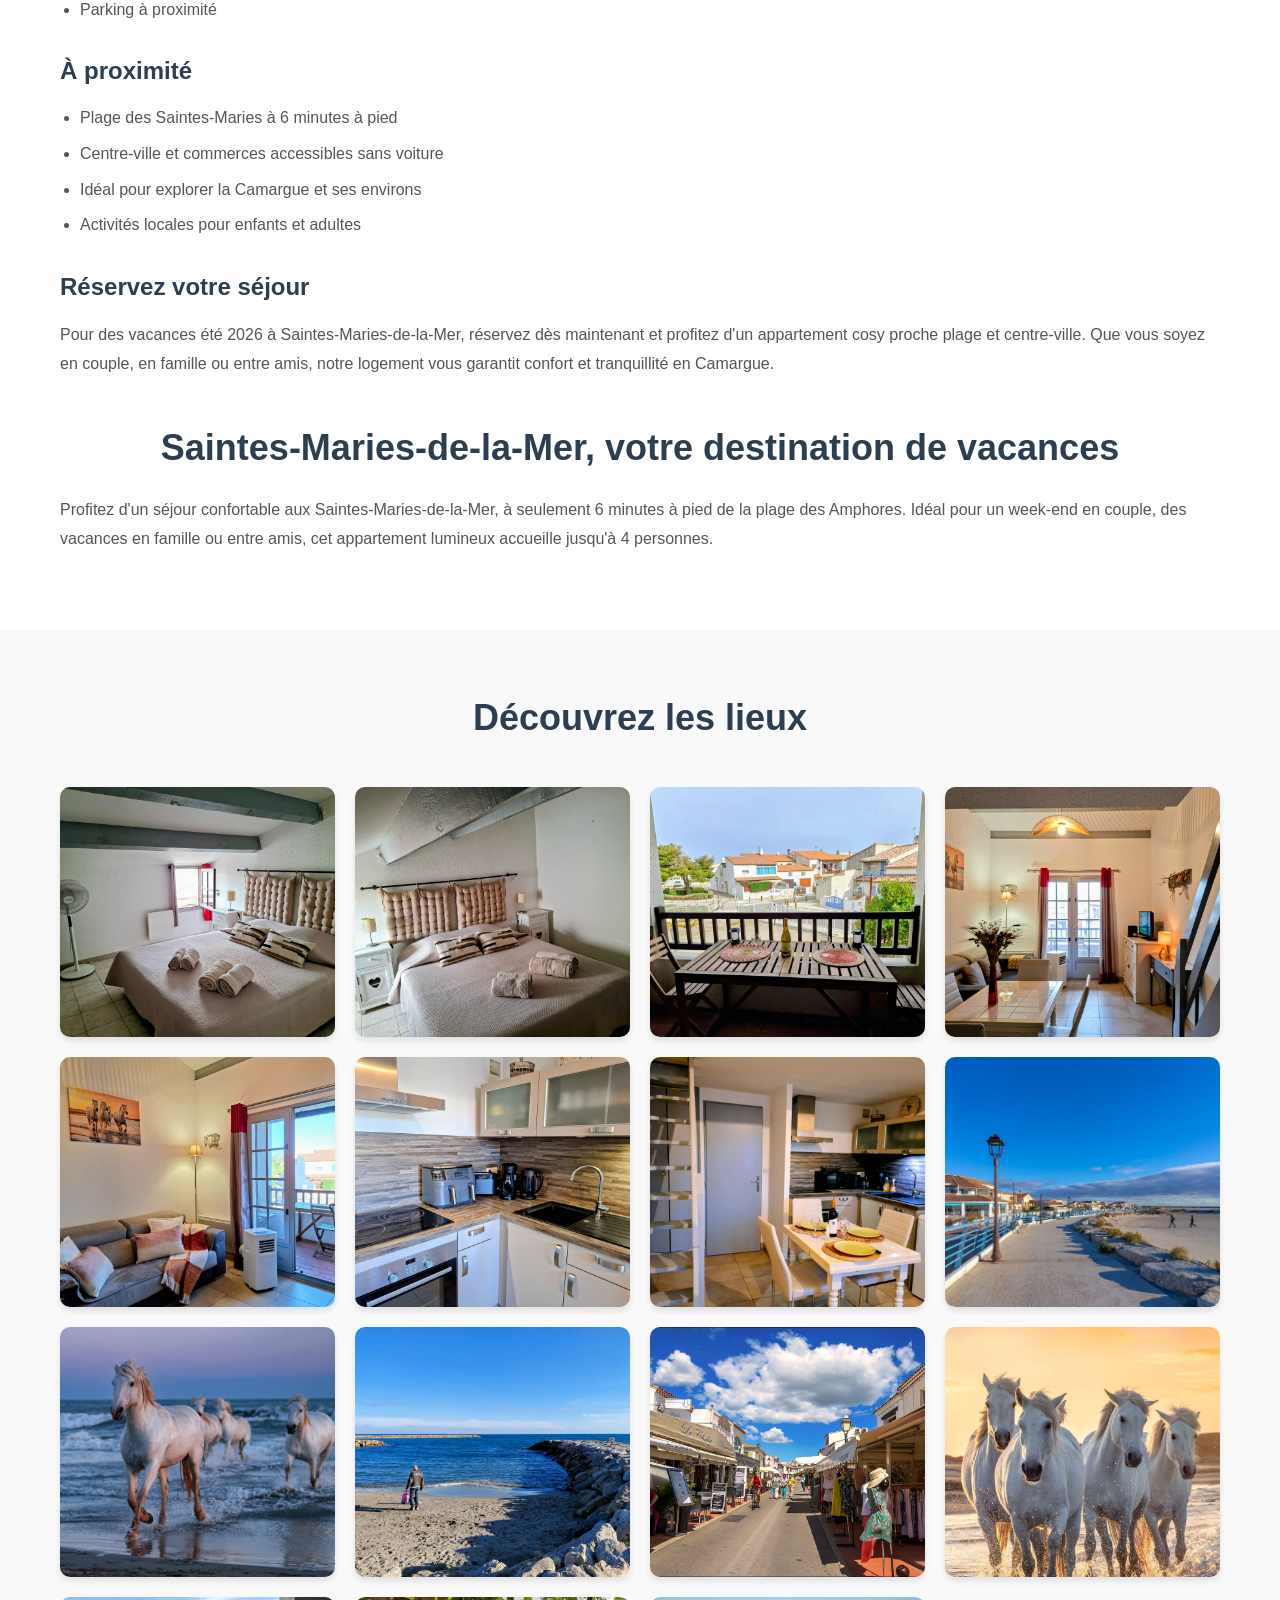
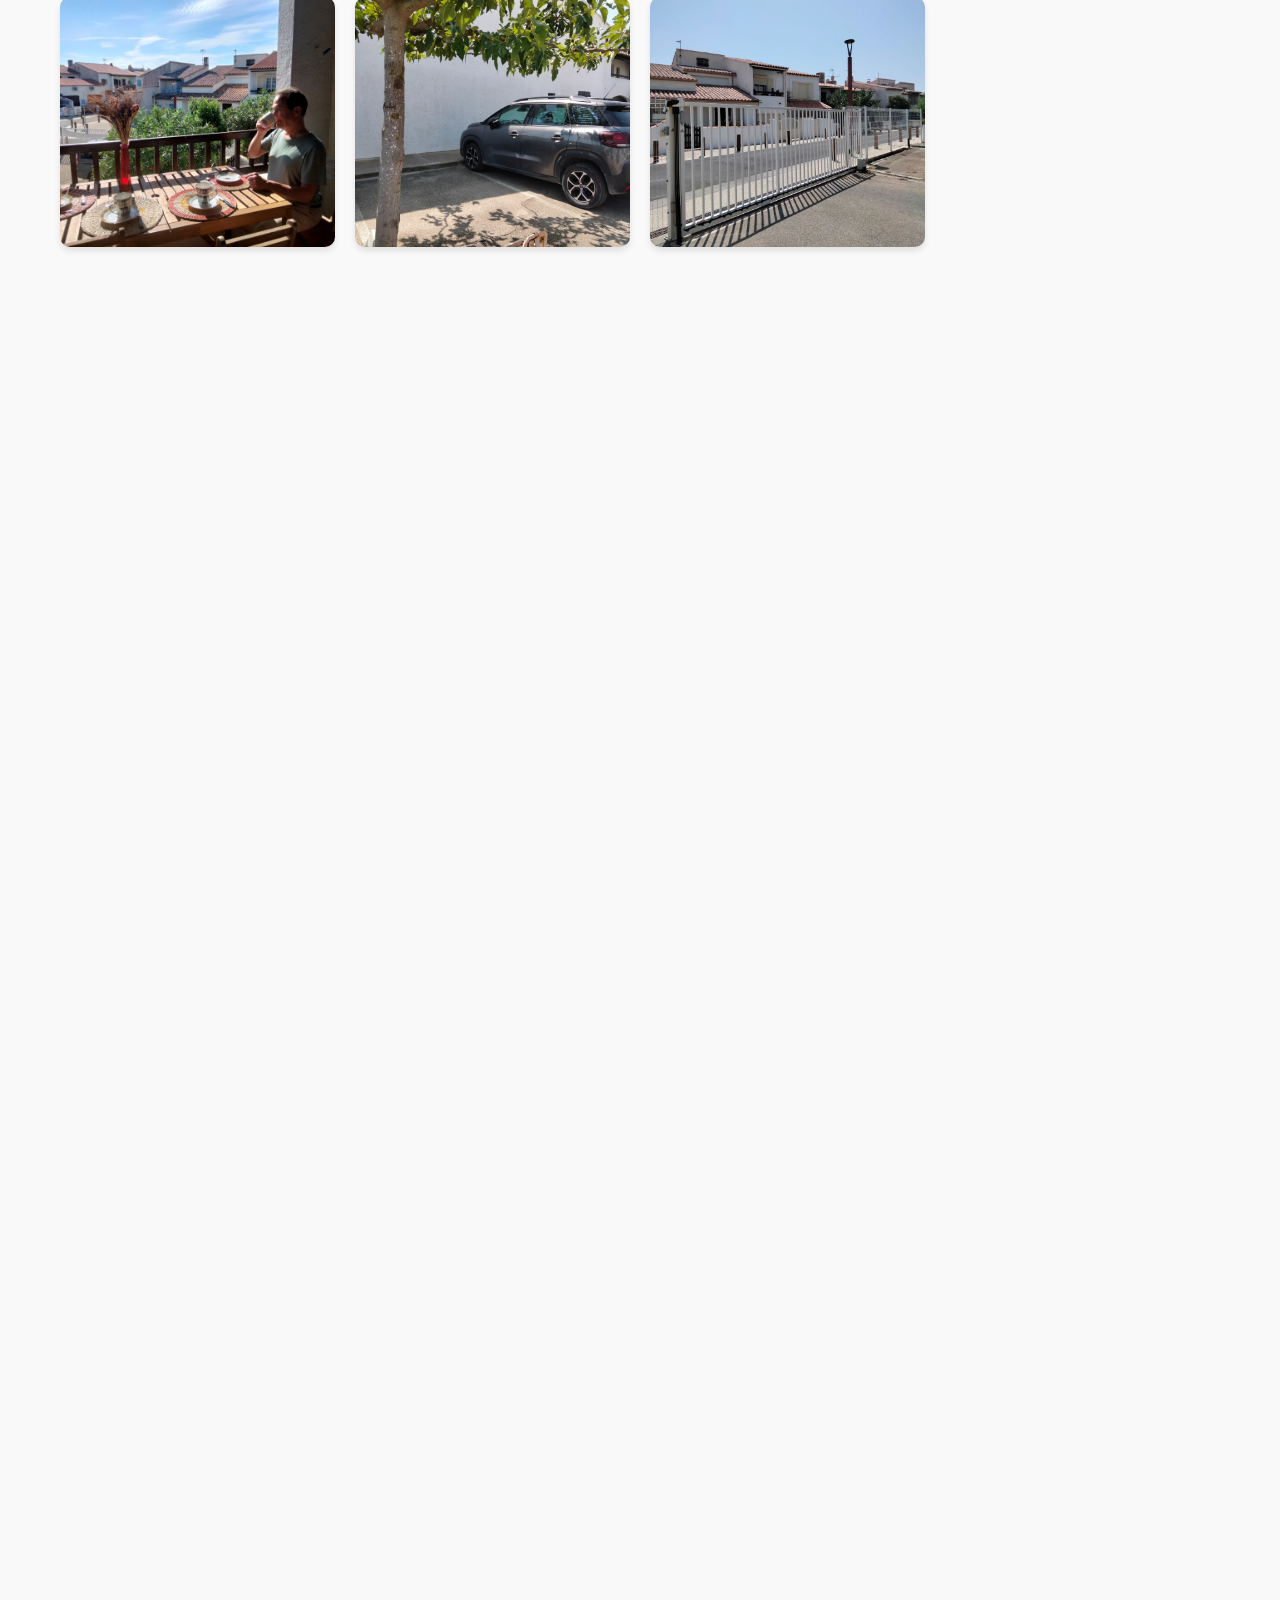
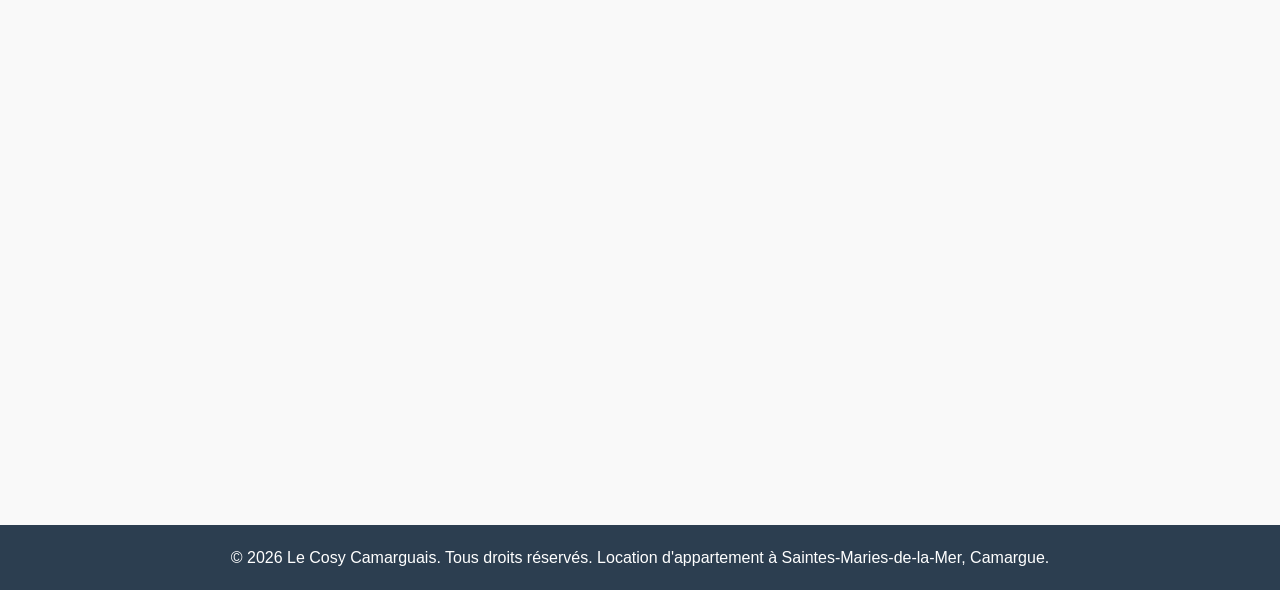
==== commit b1920a3c: "Fix corrupted index.html" ====
--- a/index.html
+++ b/index.html
@@ -1,7 +1,3 @@
-<<img src="VOTRE_PHOTO.jpg" alt="Description">
-div class="gallery-item">
-    <img src="VOTRE_PHOTO.jpg" alt="Description"><img src="VOTRE_PHOTO.jpg" alt="Description de votre photo">
-</div>
 <!DOCTYPE html>
 <html lang="fr">
 <head>
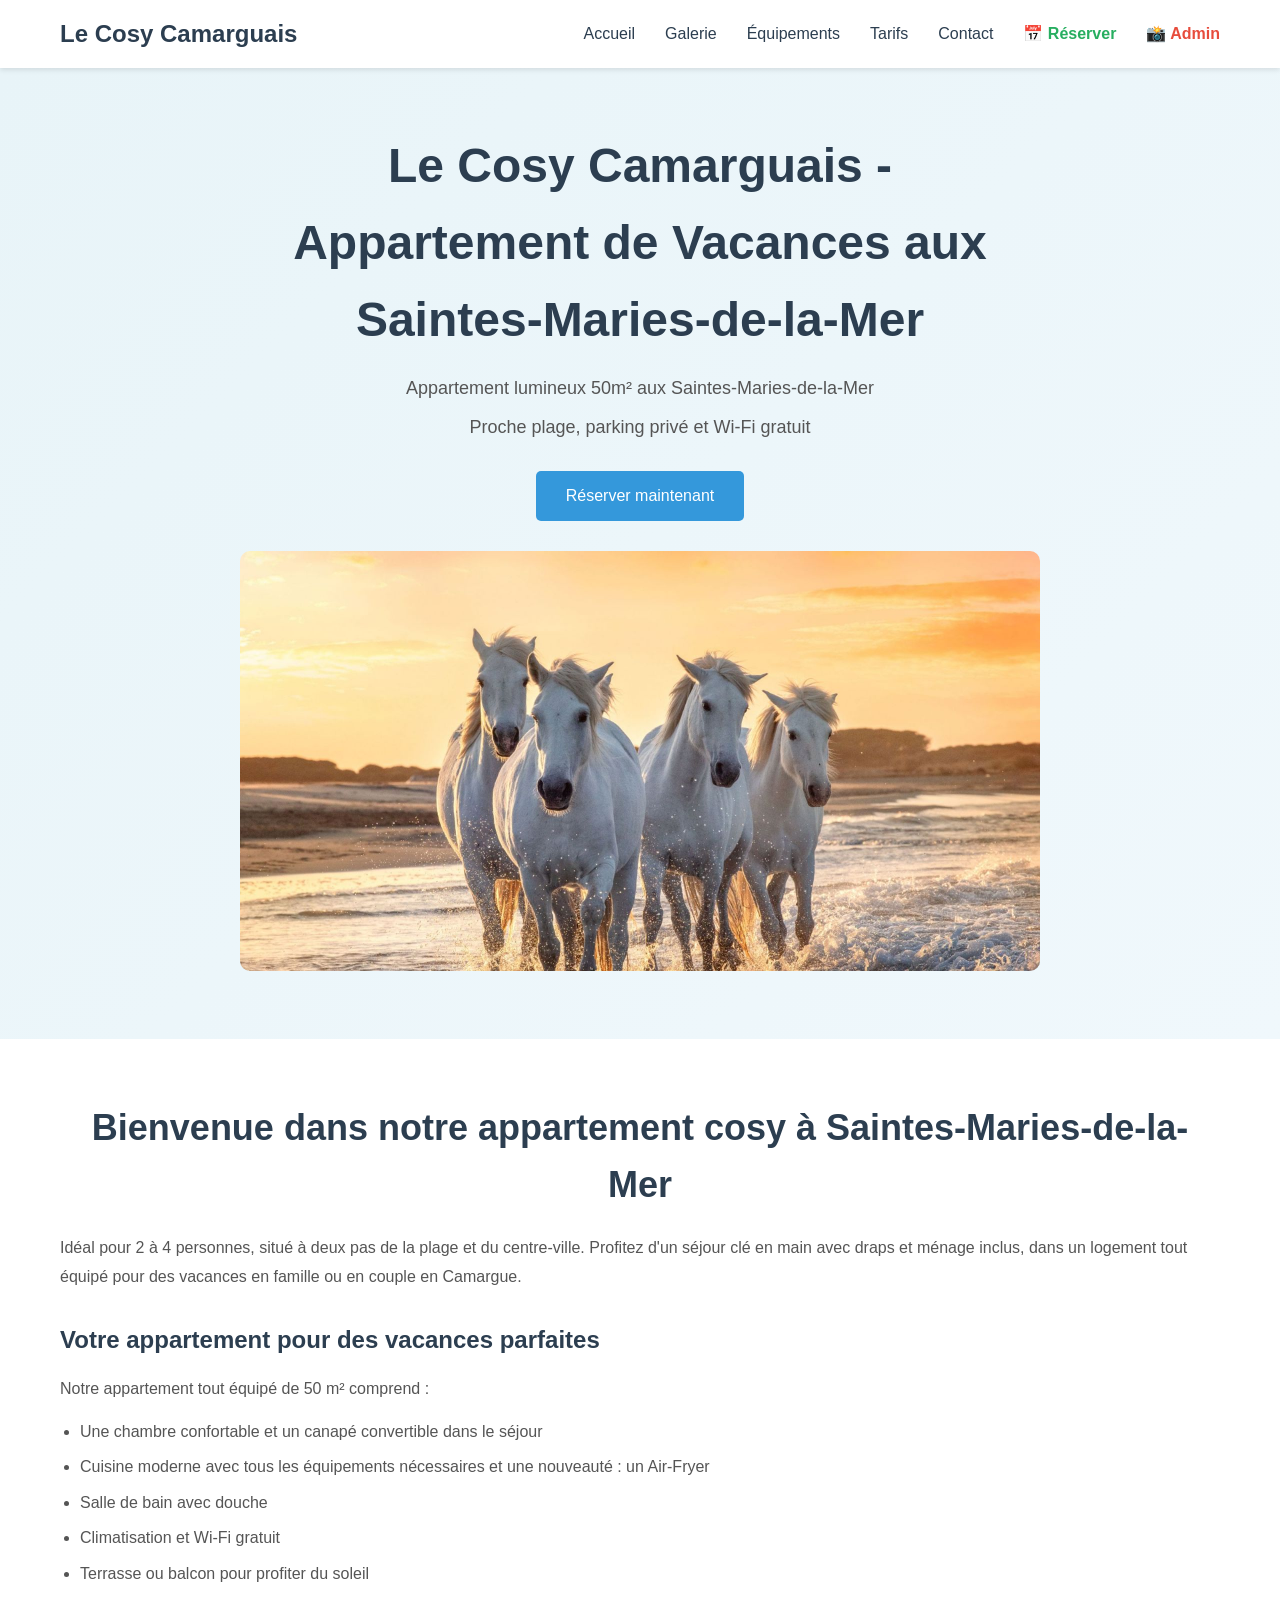
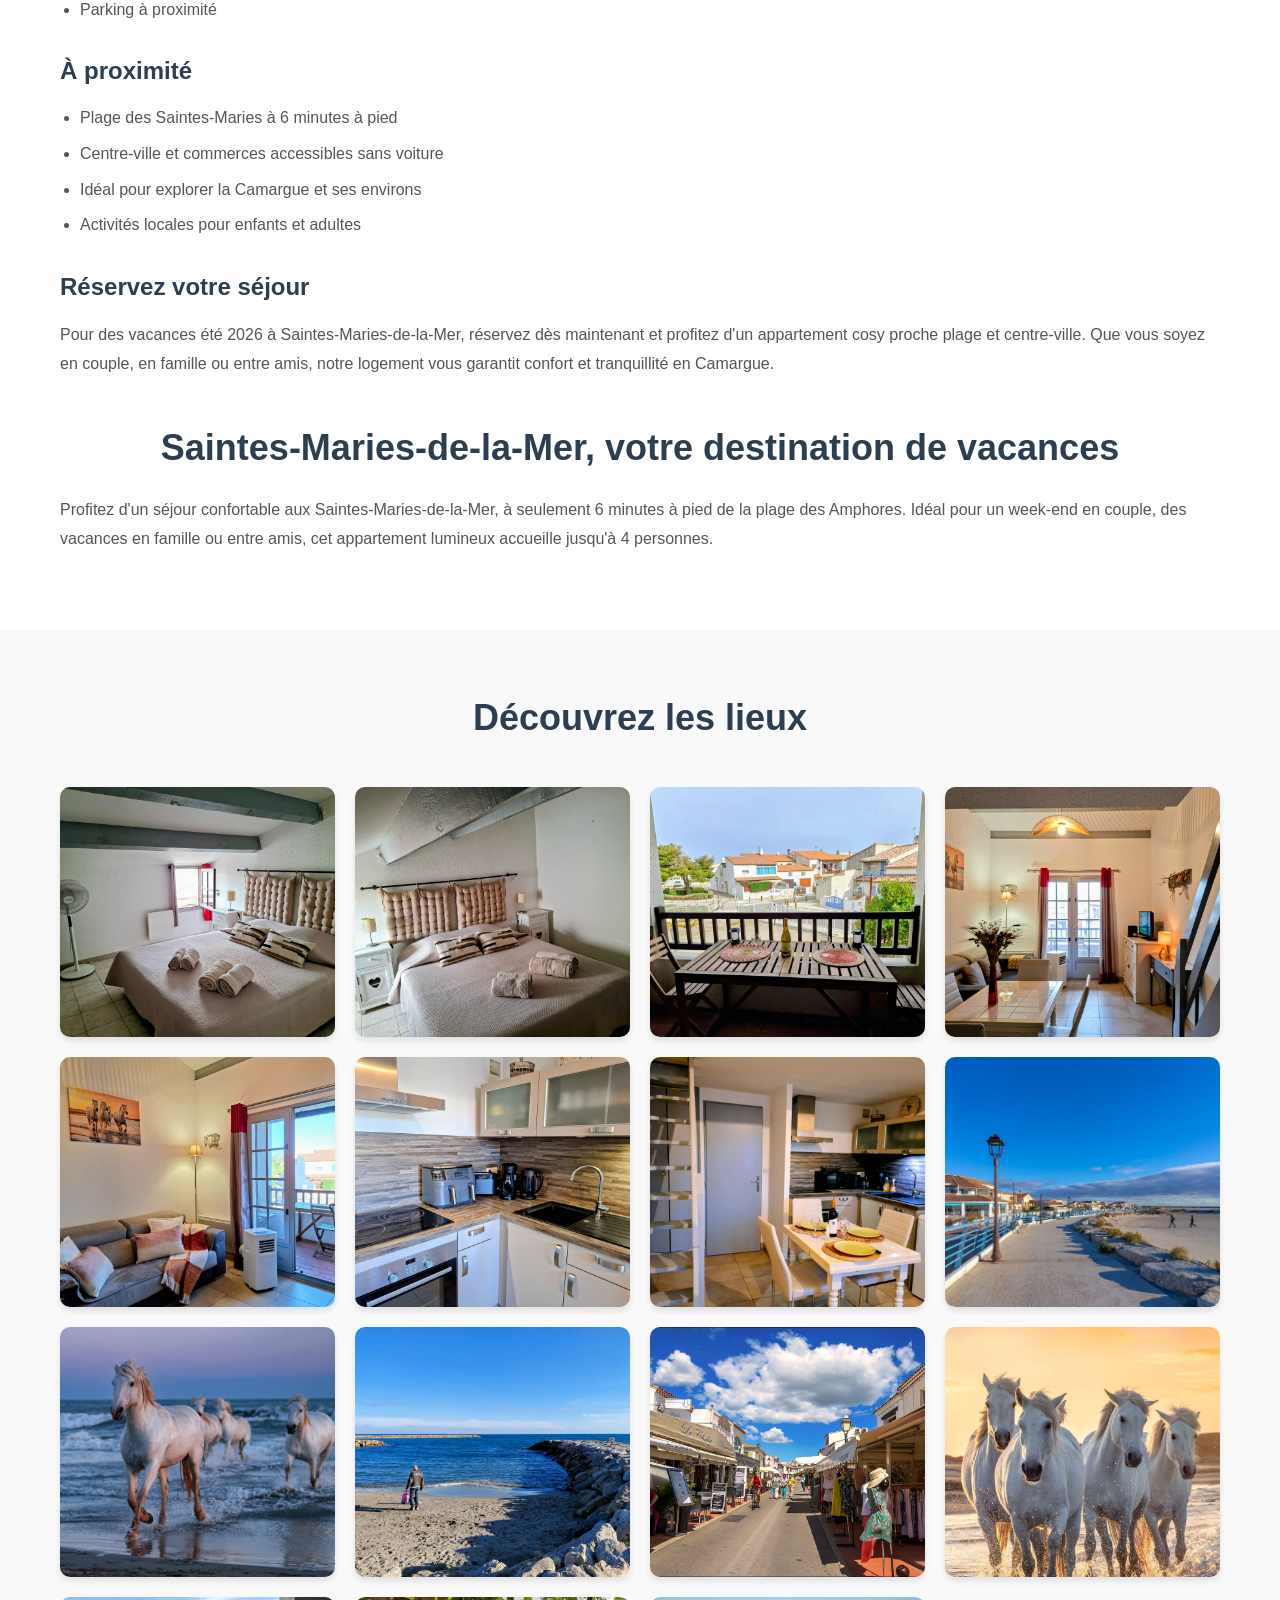
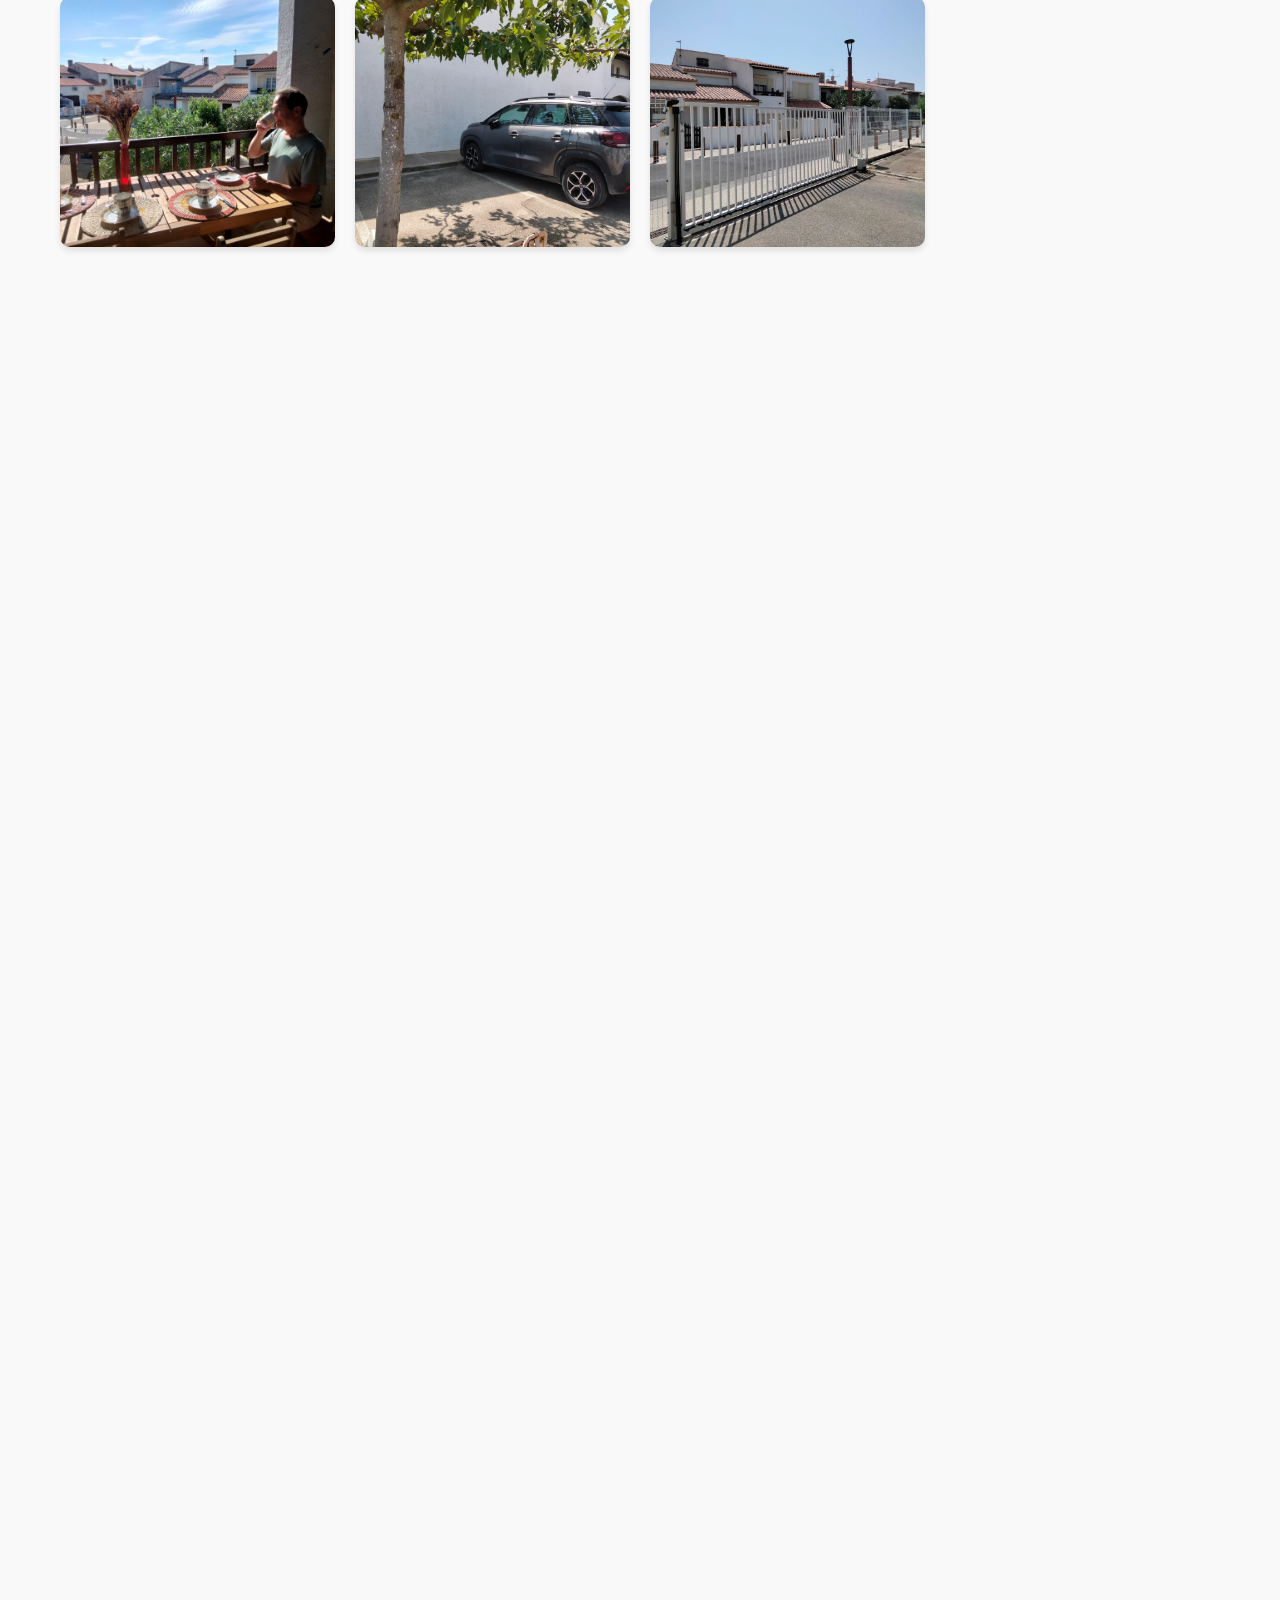
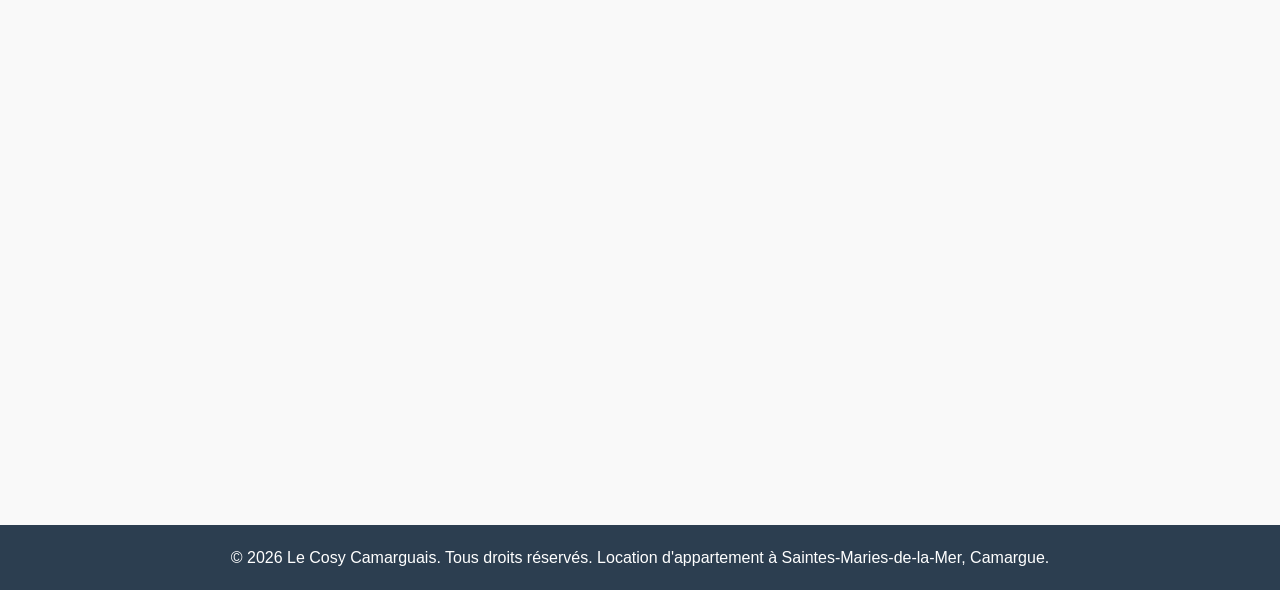
==== commit 0b5c241e: "Add availability calendar reservation system" ====
--- a/index.html
+++ b/index.html
@@ -109,6 +109,7 @@
                 <li><a href="#equipements">Équipements</a></li>
                 <li><a href="#tarifs">Tarifs</a></li>
                 <li><a href="#contact">Contact</a></li>
+                <li><a href="calendar.html" style="color: #27ae60; font-weight: bold;">📅 Réserver</a></li>
                 <li><a href="admin.html" style="color: #e74c3c; font-weight: bold;">📸 Admin</a></li>
             </ul>
         </div>
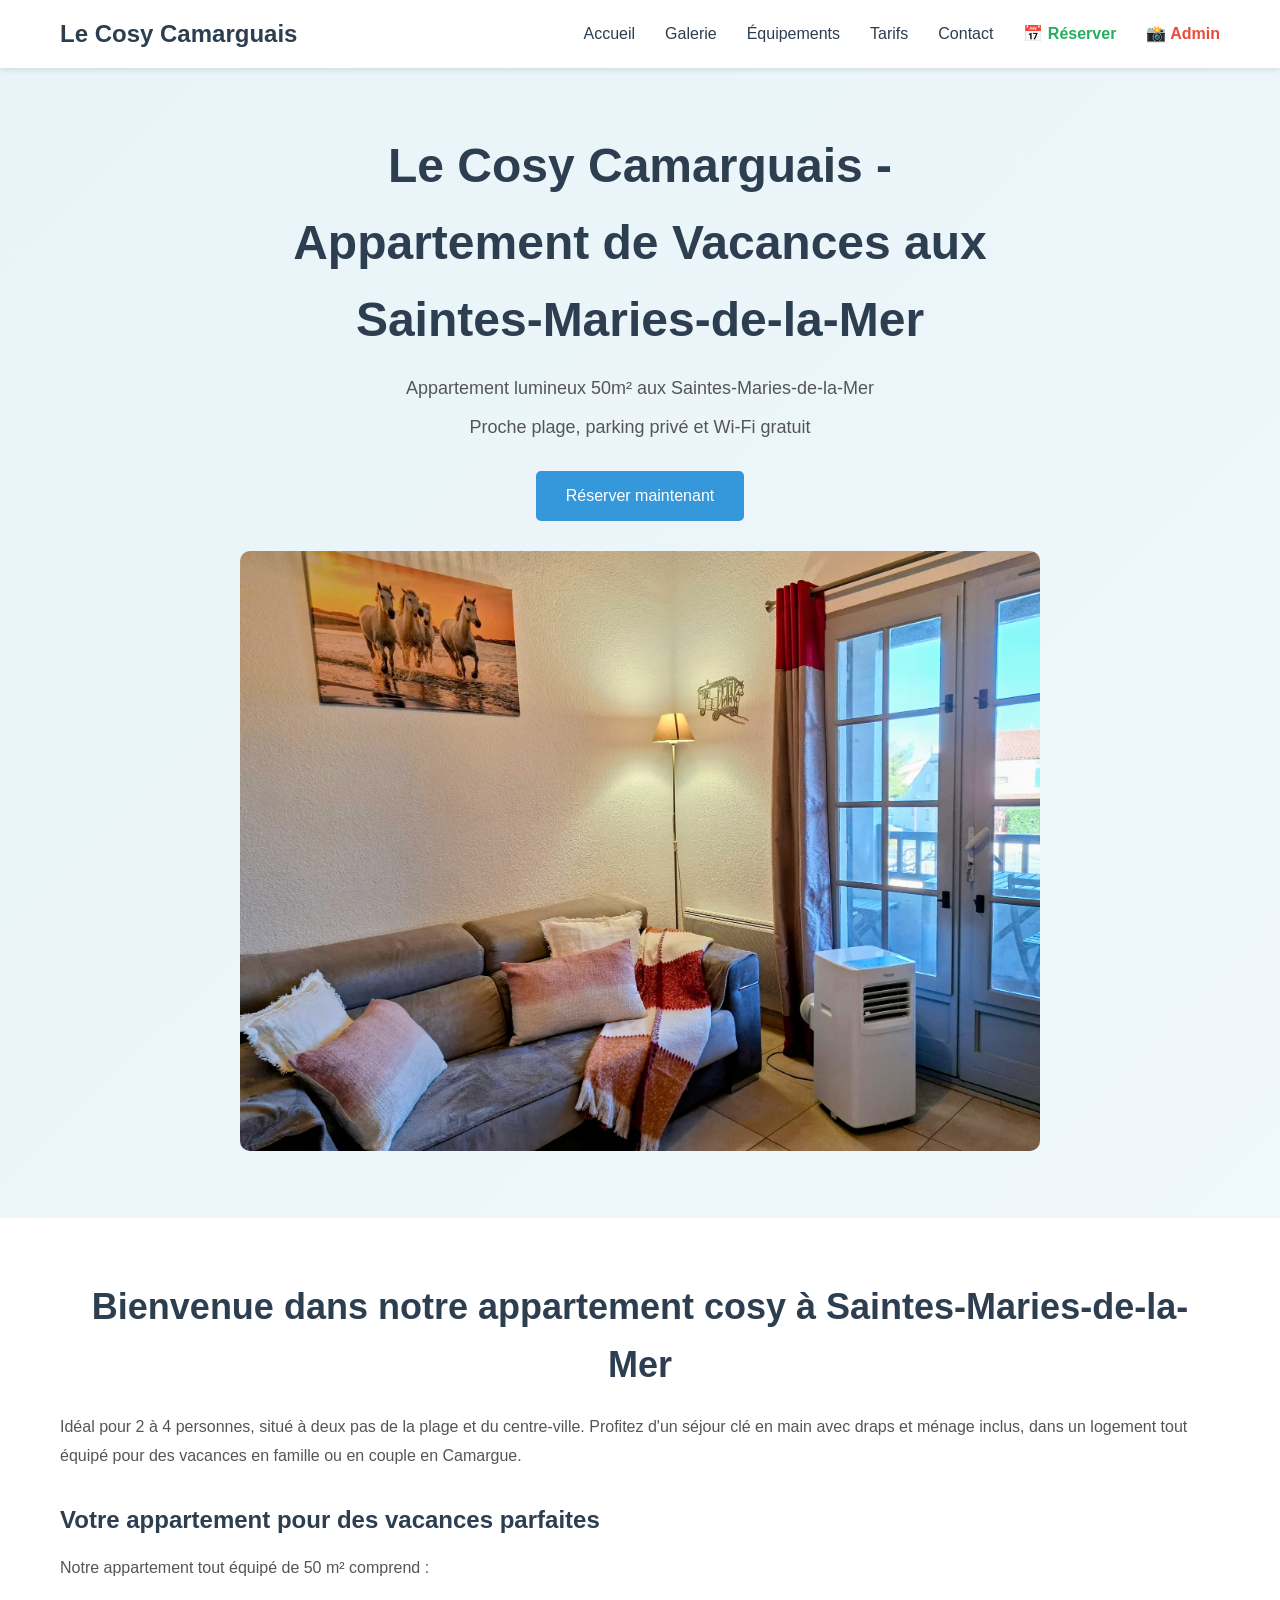
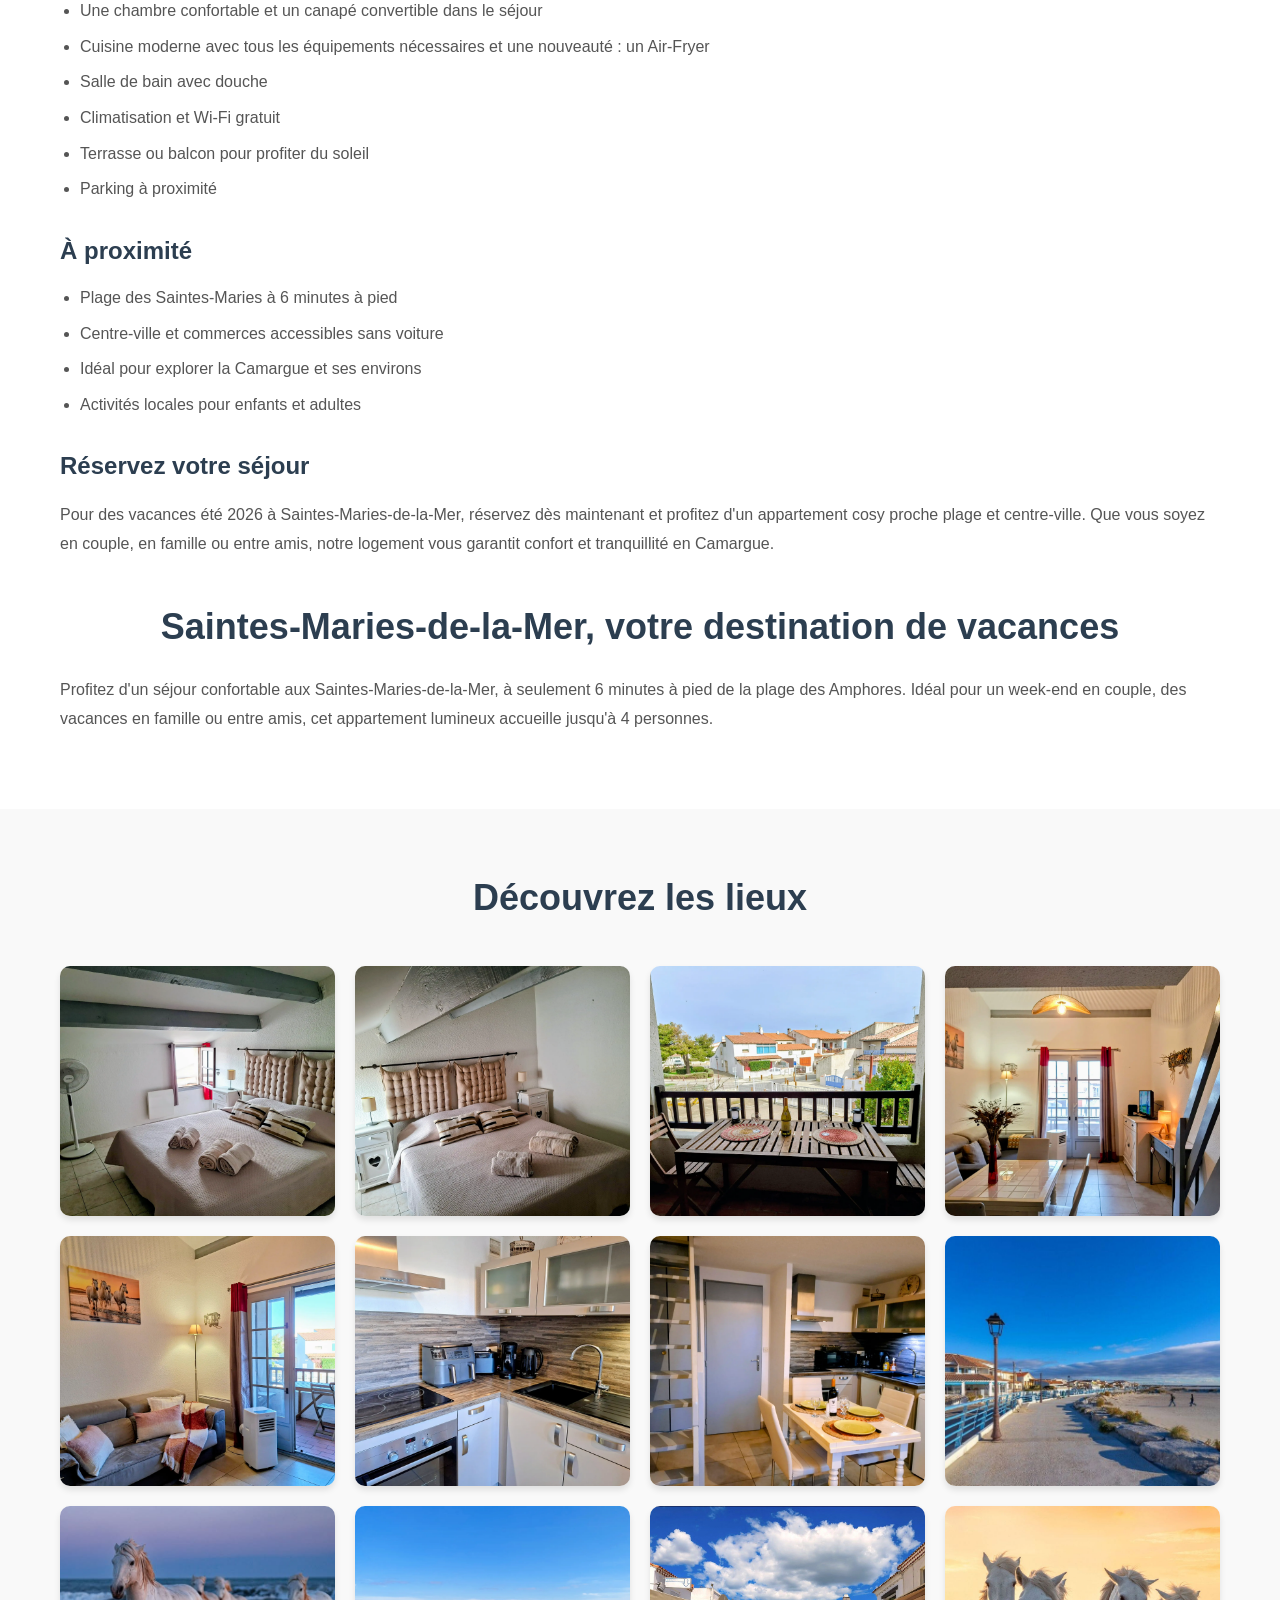
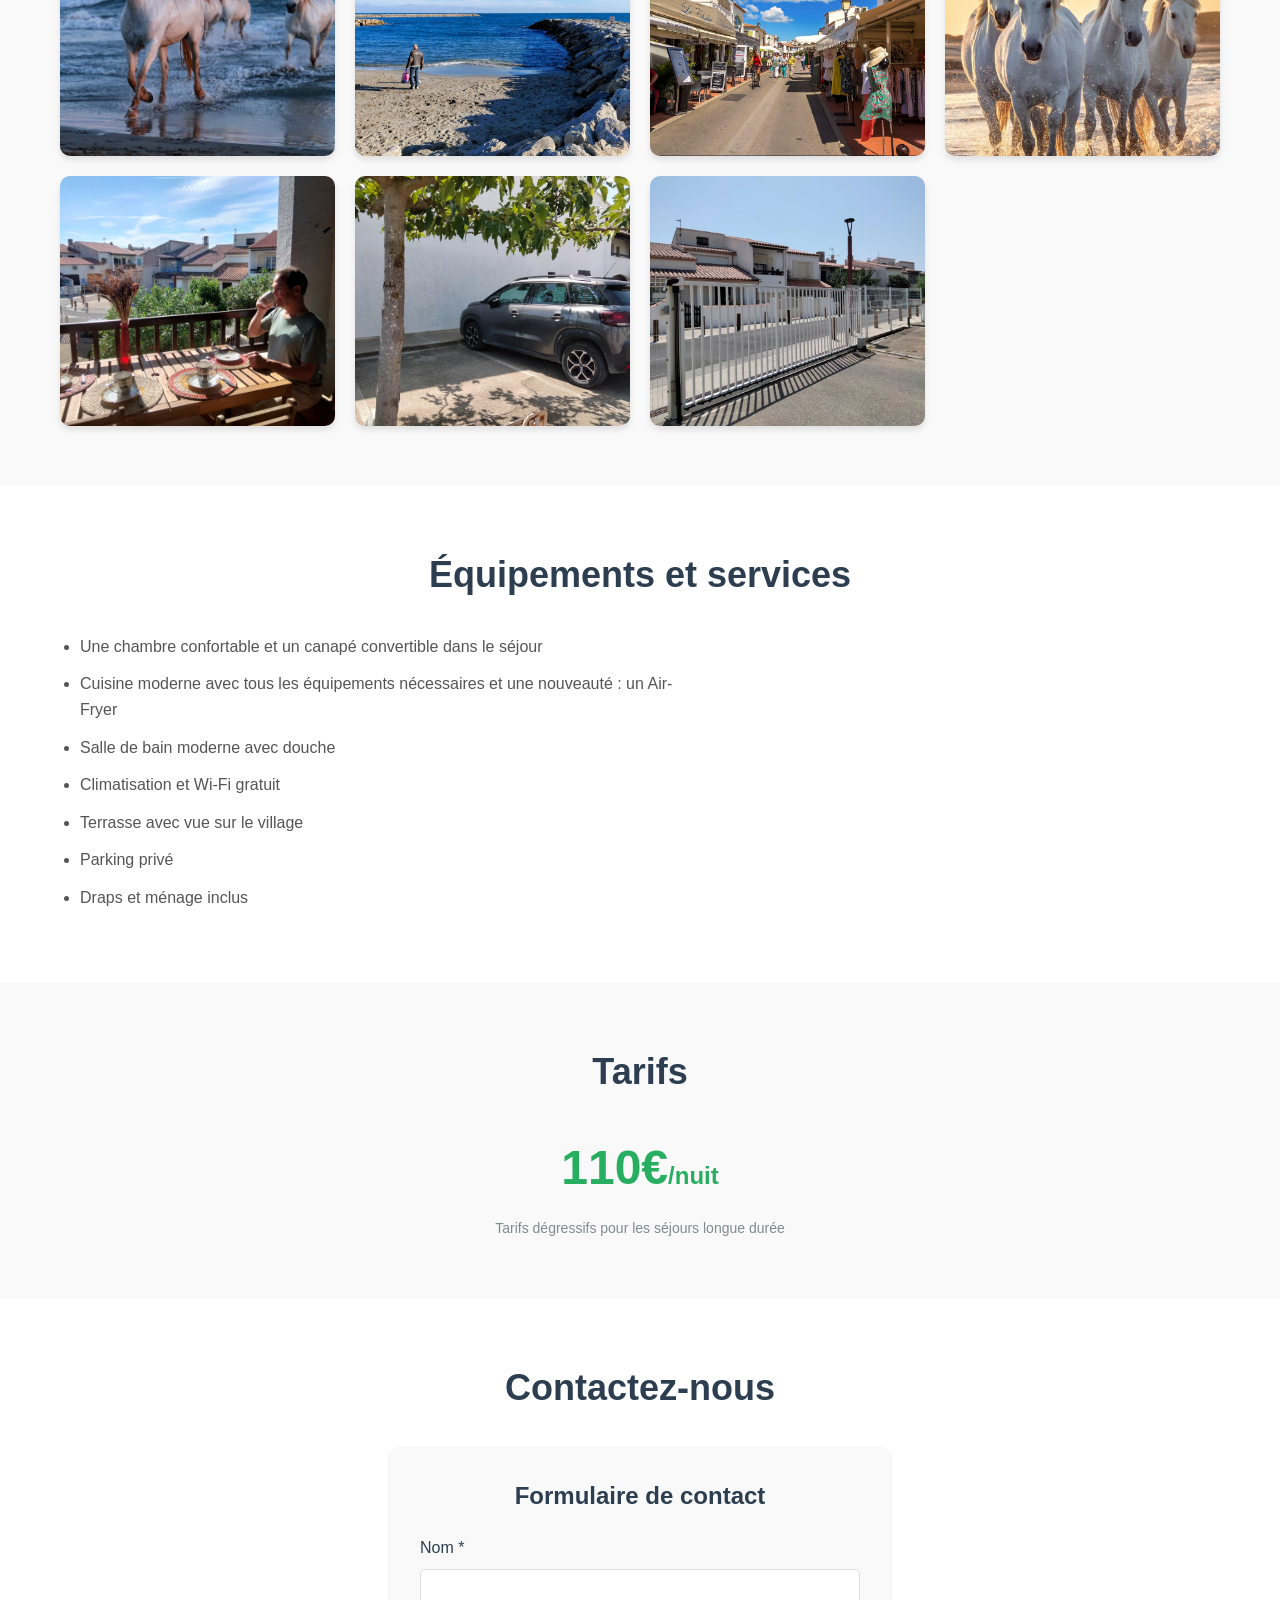
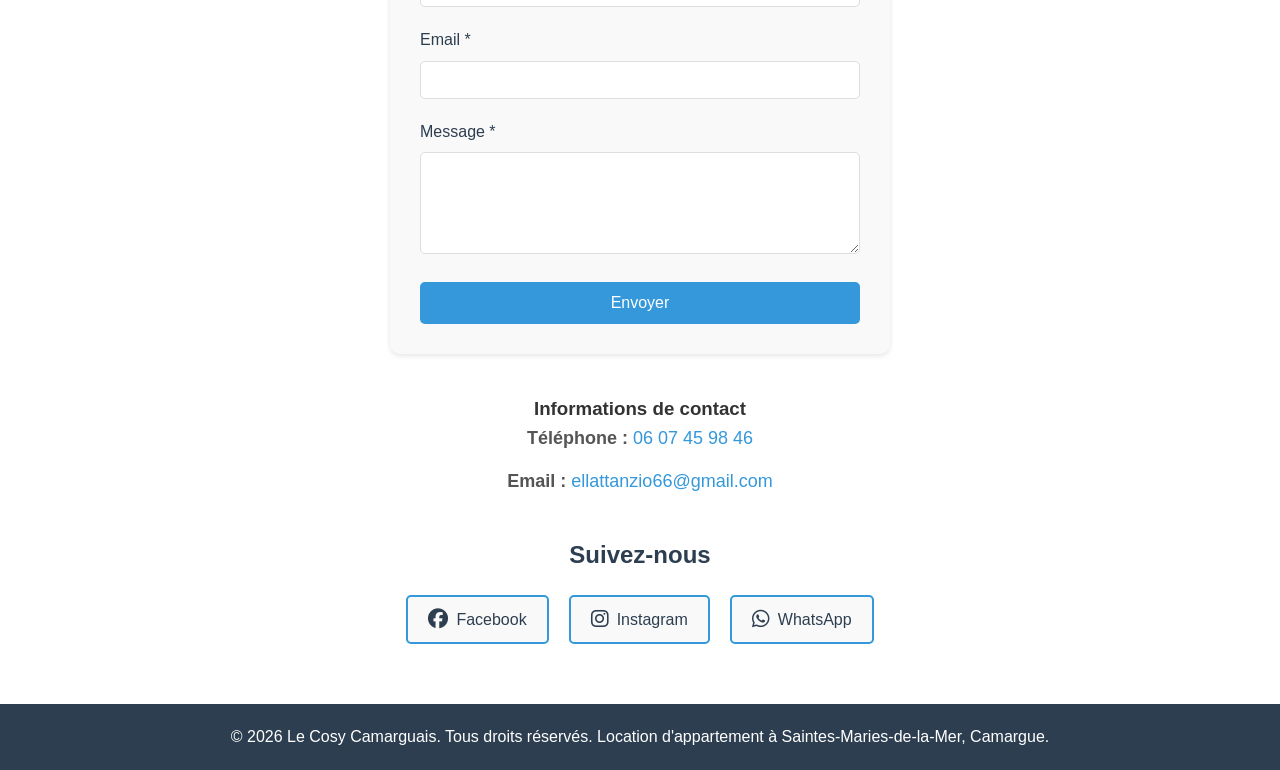
==== commit 5684b496: "Replace hero image with salon photo" ====
--- a/index.html
+++ b/index.html
@@ -123,7 +123,7 @@
             <p class="subtitle">Proche plage, parking privé et Wi-Fi gratuit</p>
             <a href="#contact" class="cta-button">Réserver maintenant</a>
             <div class="hero-image">
-                <img src="./130122-camargue-1(1).jpg" alt="Paysage de Camargue - Saintes-Maries-de-la-Mer" loading="lazy">
+                <img src="./Saloncosy.webp" alt="Salon cosy avec canapé confortable - Le Cosy Camarguais" loading="lazy">
             </div>
         </div>
     </section>
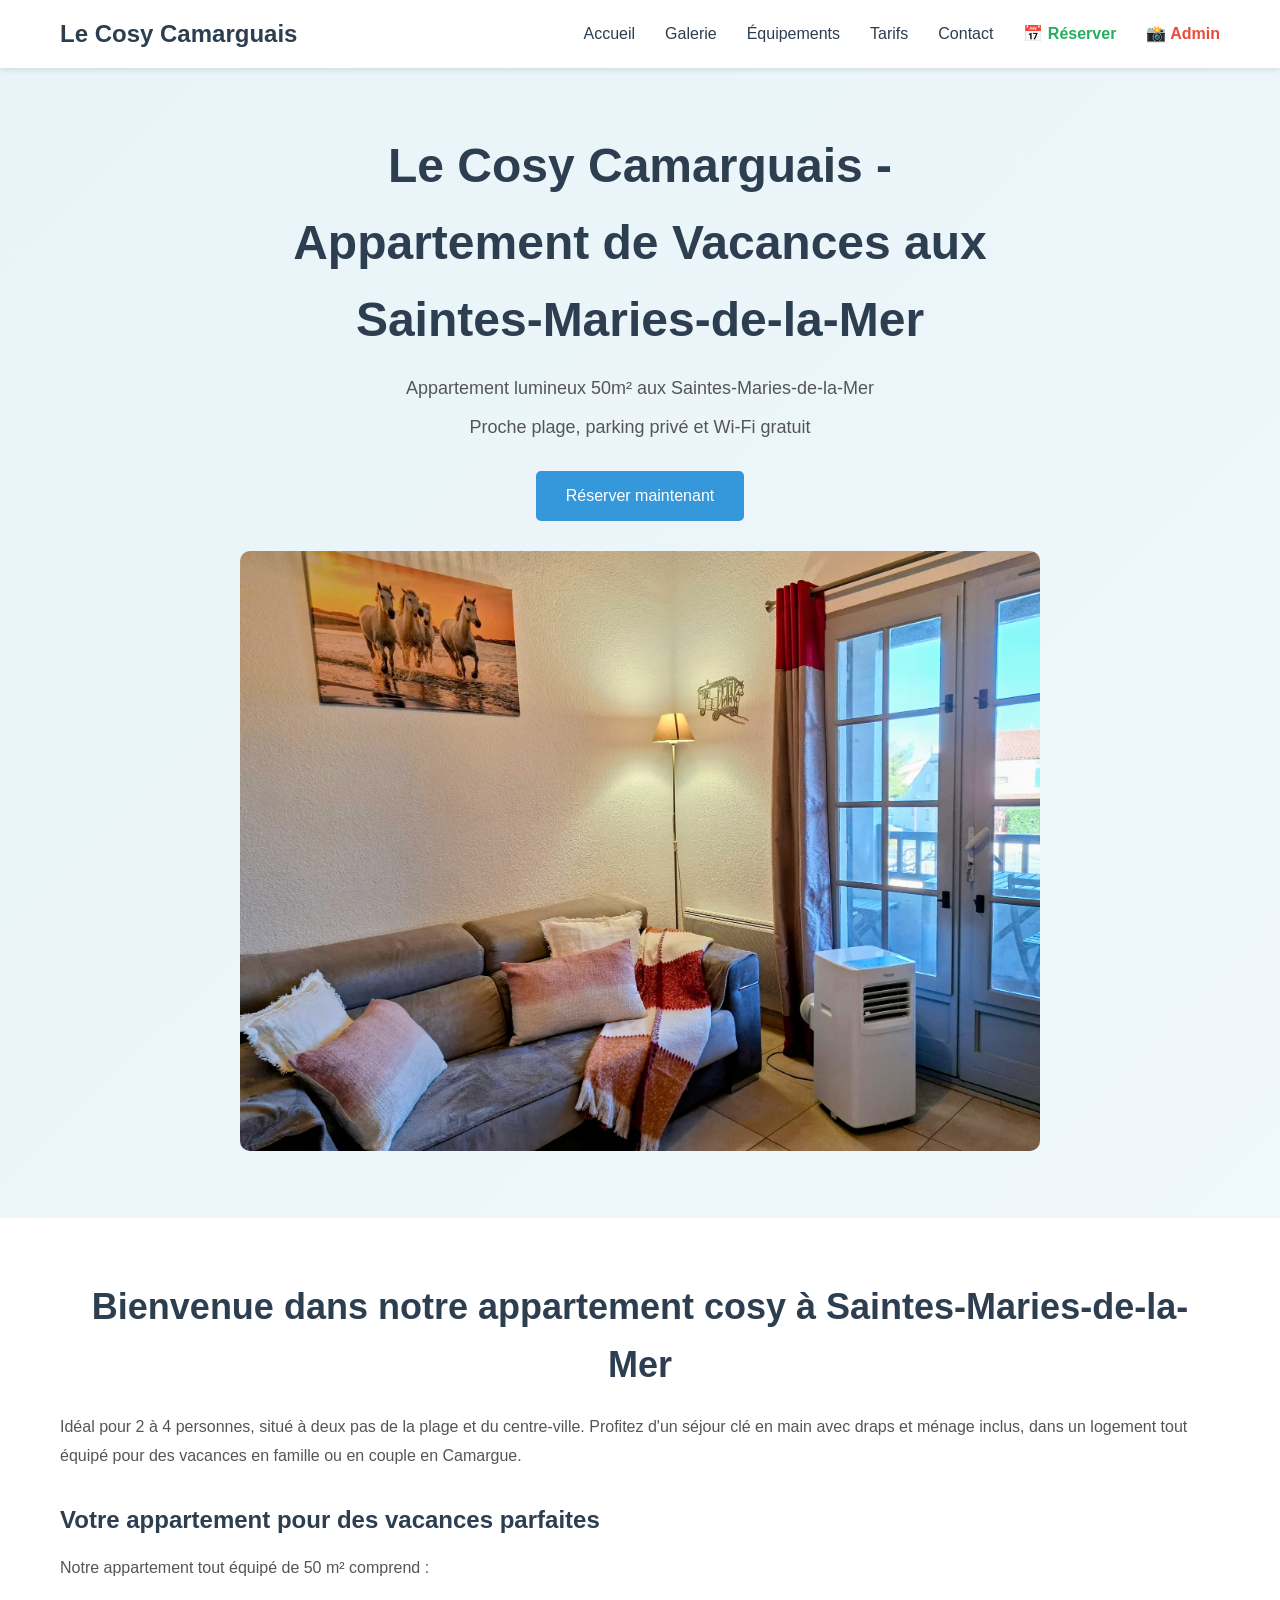
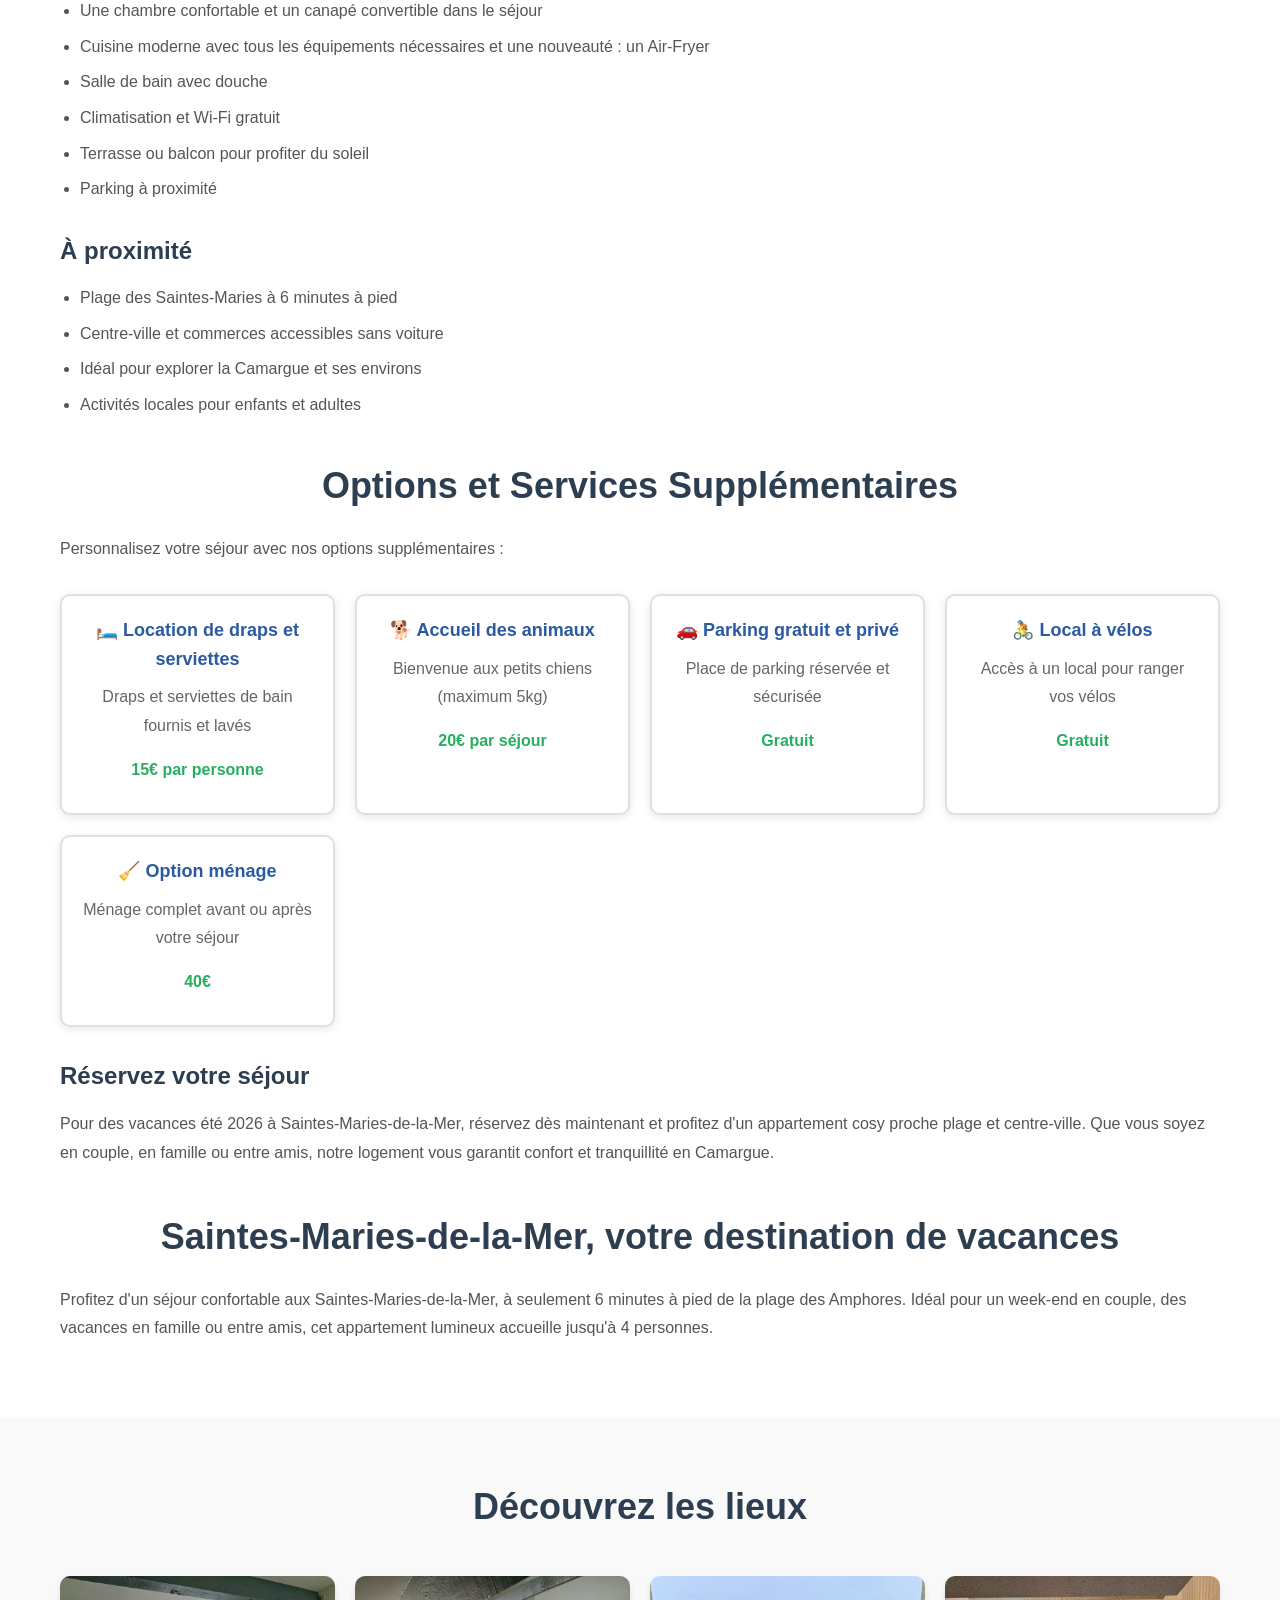
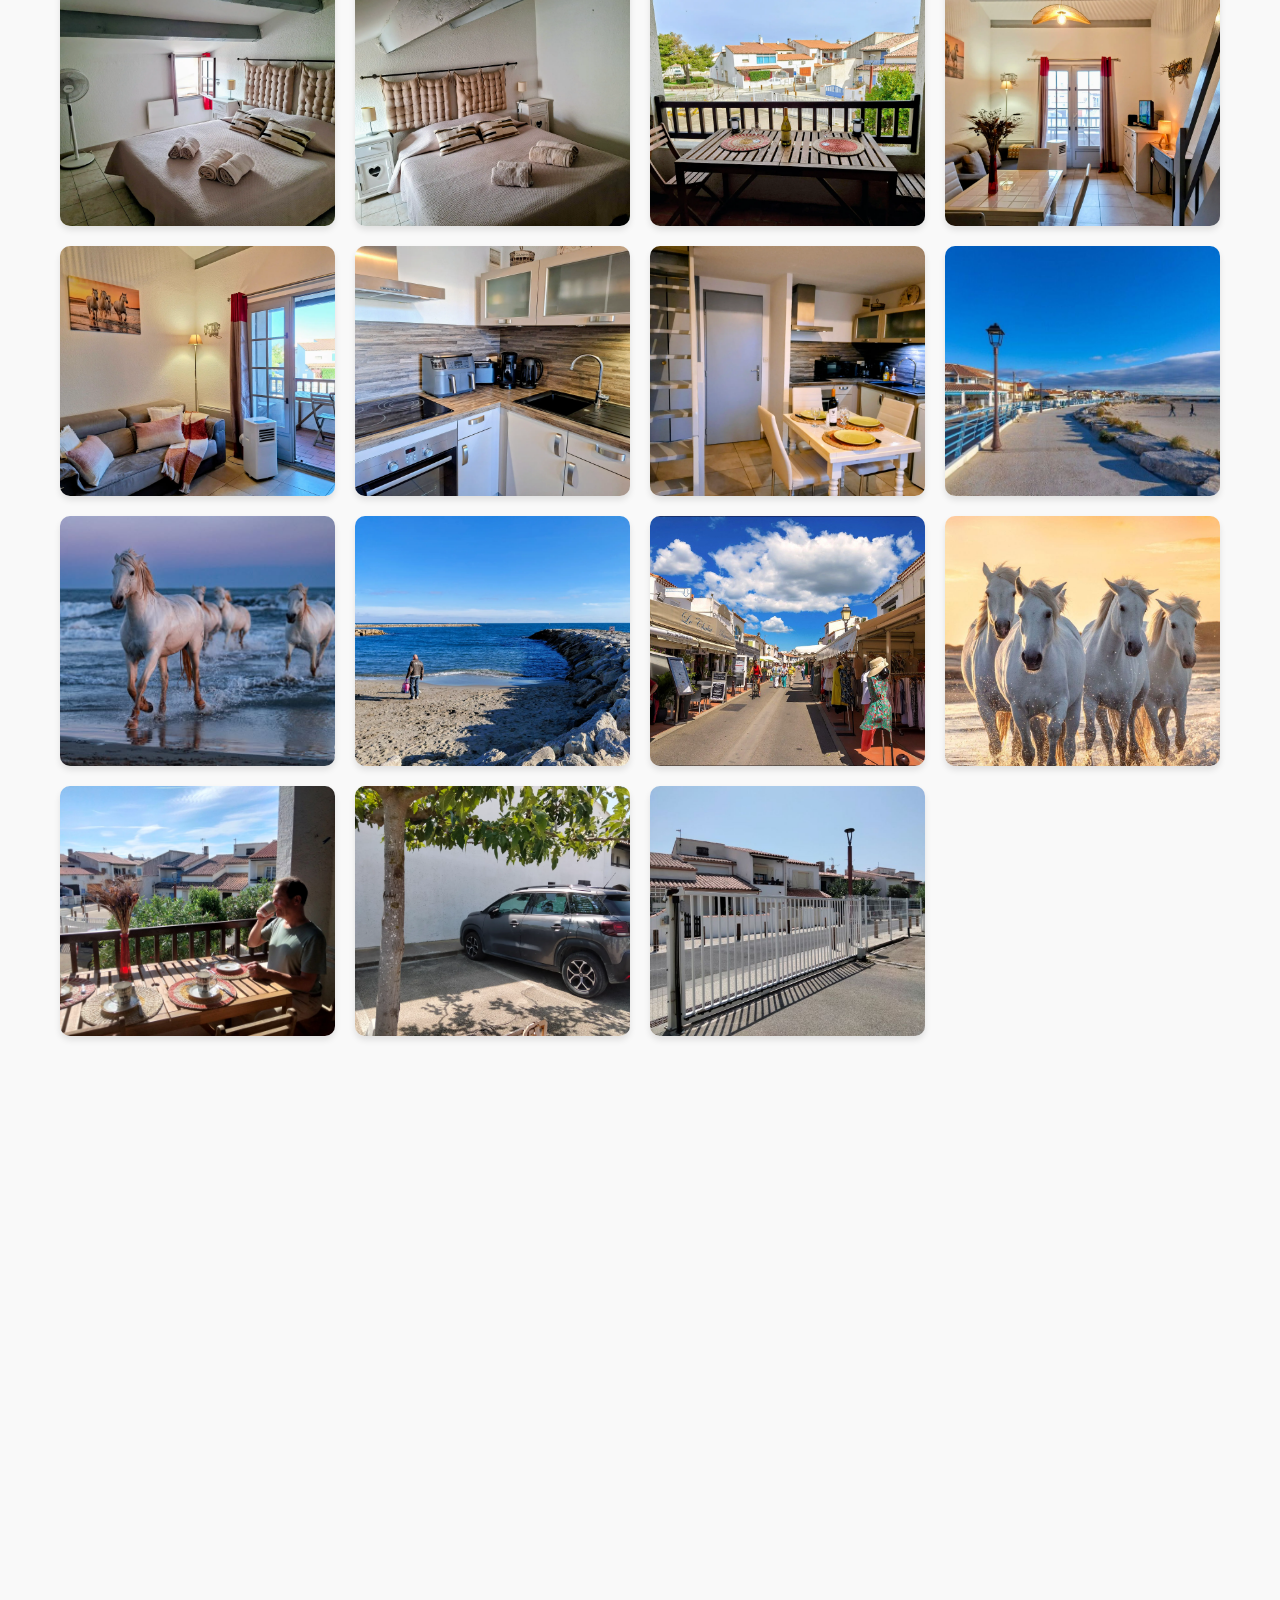
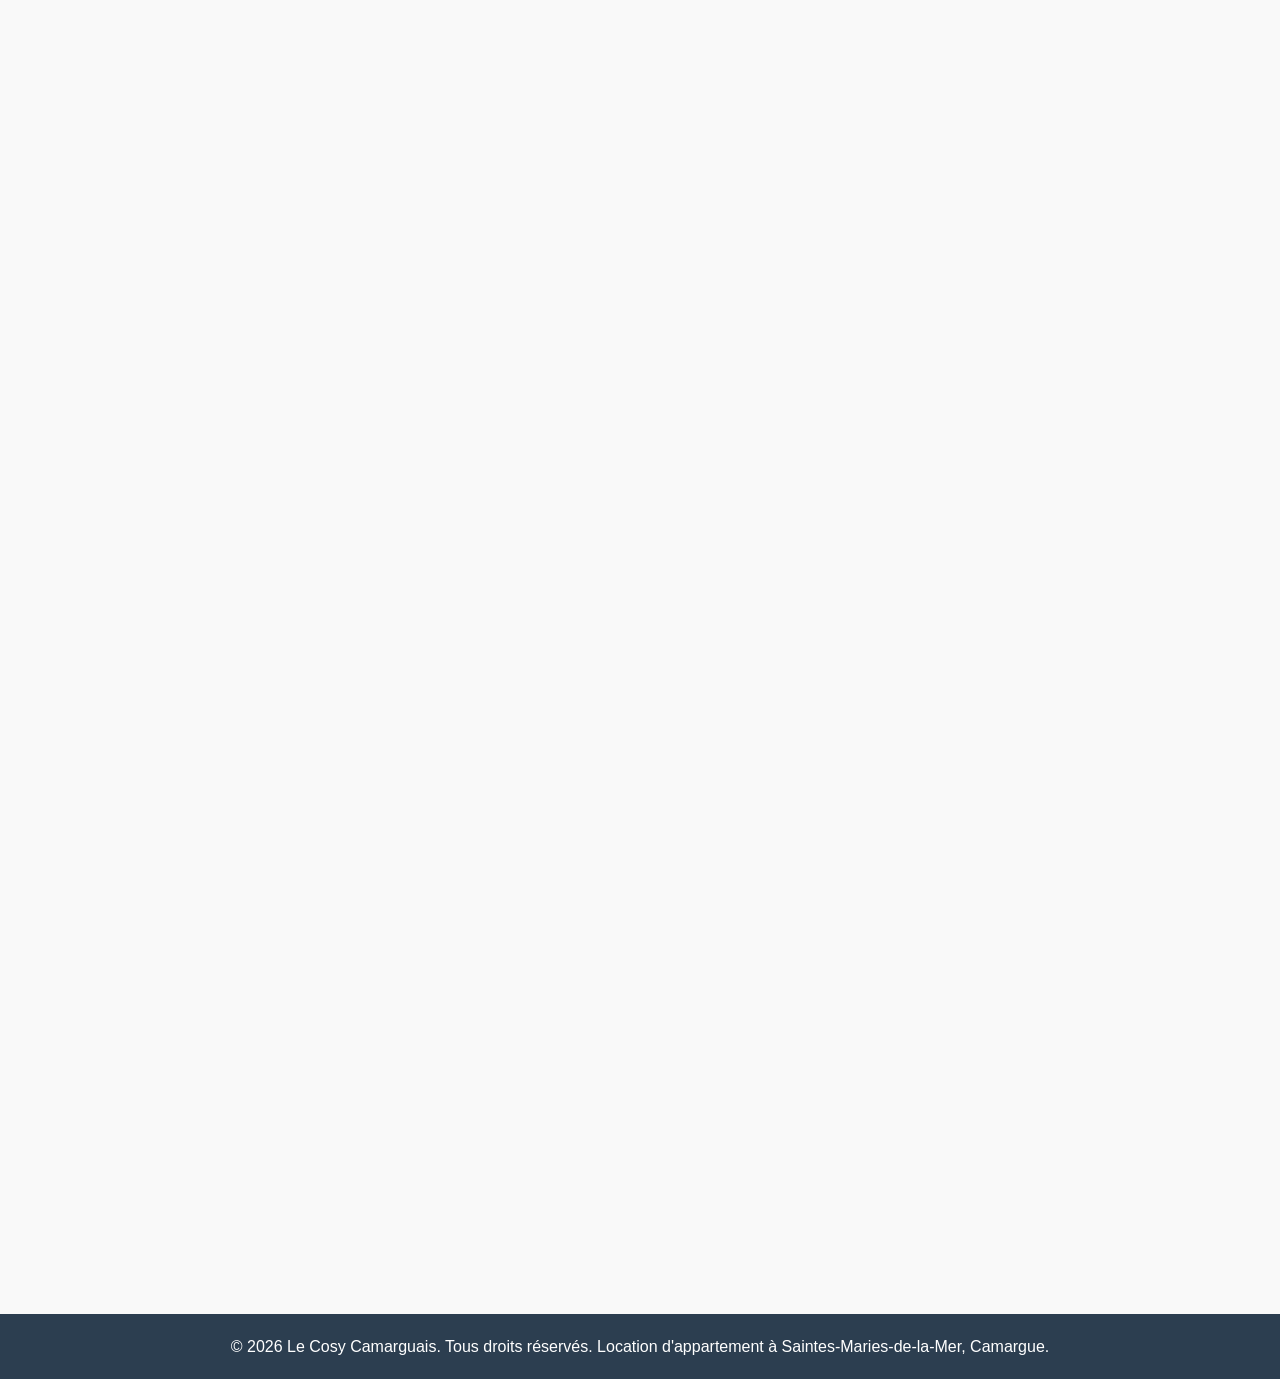
==== commit a67f00e2: "Add options and services section" ====
--- a/index.html
+++ b/index.html
@@ -153,6 +153,36 @@
                 <li>Activités locales pour enfants et adultes</li>
             </ul>
 
+            <h2 style="margin-top: 40px;">Options et Services Supplémentaires</h2>
+            <p>Personnalisez votre séjour avec nos options supplémentaires :</p>
+            <div class="options-grid">
+                <div class="option-card">
+                    <h4>🛏️ Location de draps et serviettes</h4>
+                    <p>Draps et serviettes de bain fournis et lavés</p>
+                    <p class="price">15€ par personne</p>
+                </div>
+                <div class="option-card">
+                    <h4>🐕 Accueil des animaux</h4>
+                    <p>Bienvenue aux petits chiens (maximum 5kg)</p>
+                    <p class="price">20€ par séjour</p>
+                </div>
+                <div class="option-card">
+                    <h4>🚗 Parking gratuit et privé</h4>
+                    <p>Place de parking réservée et sécurisée</p>
+                    <p class="price">Gratuit</p>
+                </div>
+                <div class="option-card">
+                    <h4>🚴 Local à vélos</h4>
+                    <p>Accès à un local pour ranger vos vélos</p>
+                    <p class="price">Gratuit</p>
+                </div>
+                <div class="option-card">
+                    <h4>🧹 Option ménage</h4>
+                    <p>Ménage complet avant ou après votre séjour</p>
+                    <p class="price">40€</p>
+                </div>
+            </div>
+
             <h3>Réservez votre séjour</h3>
             <p>Pour des vacances été 2026 à Saintes-Maries-de-la-Mer, réservez dès maintenant et profitez d'un appartement cosy proche plage et centre-ville. Que vous soyez en couple, en famille ou entre amis, notre logement vous garantit confort et tranquillité en Camargue.</p>
 
--- a/styles.css
+++ b/styles.css
@@ -406,3 +406,52 @@
         justify-content: center;
     }
 }
+
+
+/* Options Section */
+.options-grid {
+    display: grid;
+    grid-template-columns: repeat(auto-fit, minmax(250px, 1fr));
+    gap: 20px;
+    margin: 30px 0;
+}
+
+.option-card {
+    background: white;
+    border: 2px solid #e0e0e0;
+    border-radius: 10px;
+    padding: 20px;
+    text-align: center;
+    transition: all 0.3s ease;
+    box-shadow: 0 2px 8px rgba(0,0,0,0.1);
+}
+
+.option-card:hover {
+    border-color: #2c5aa0;
+    box-shadow: 0 4px 15px rgba(44, 90, 160, 0.2);
+    transform: translateY(-5px);
+}
+
+.option-card h4 {
+    color: #2c5aa0;
+    margin-bottom: 10px;
+    font-size: 18px;
+}
+
+.option-card p {
+    margin: 8px 0;
+    color: #666;
+}
+
+.option-card .price {
+    font-weight: bold;
+    color: #27ae60;
+    font-size: 16px;
+    margin-top: 15px;
+}
+
+@media (max-width: 768px) {
+    .options-grid {
+        grid-template-columns: 1fr;
+    }
+}
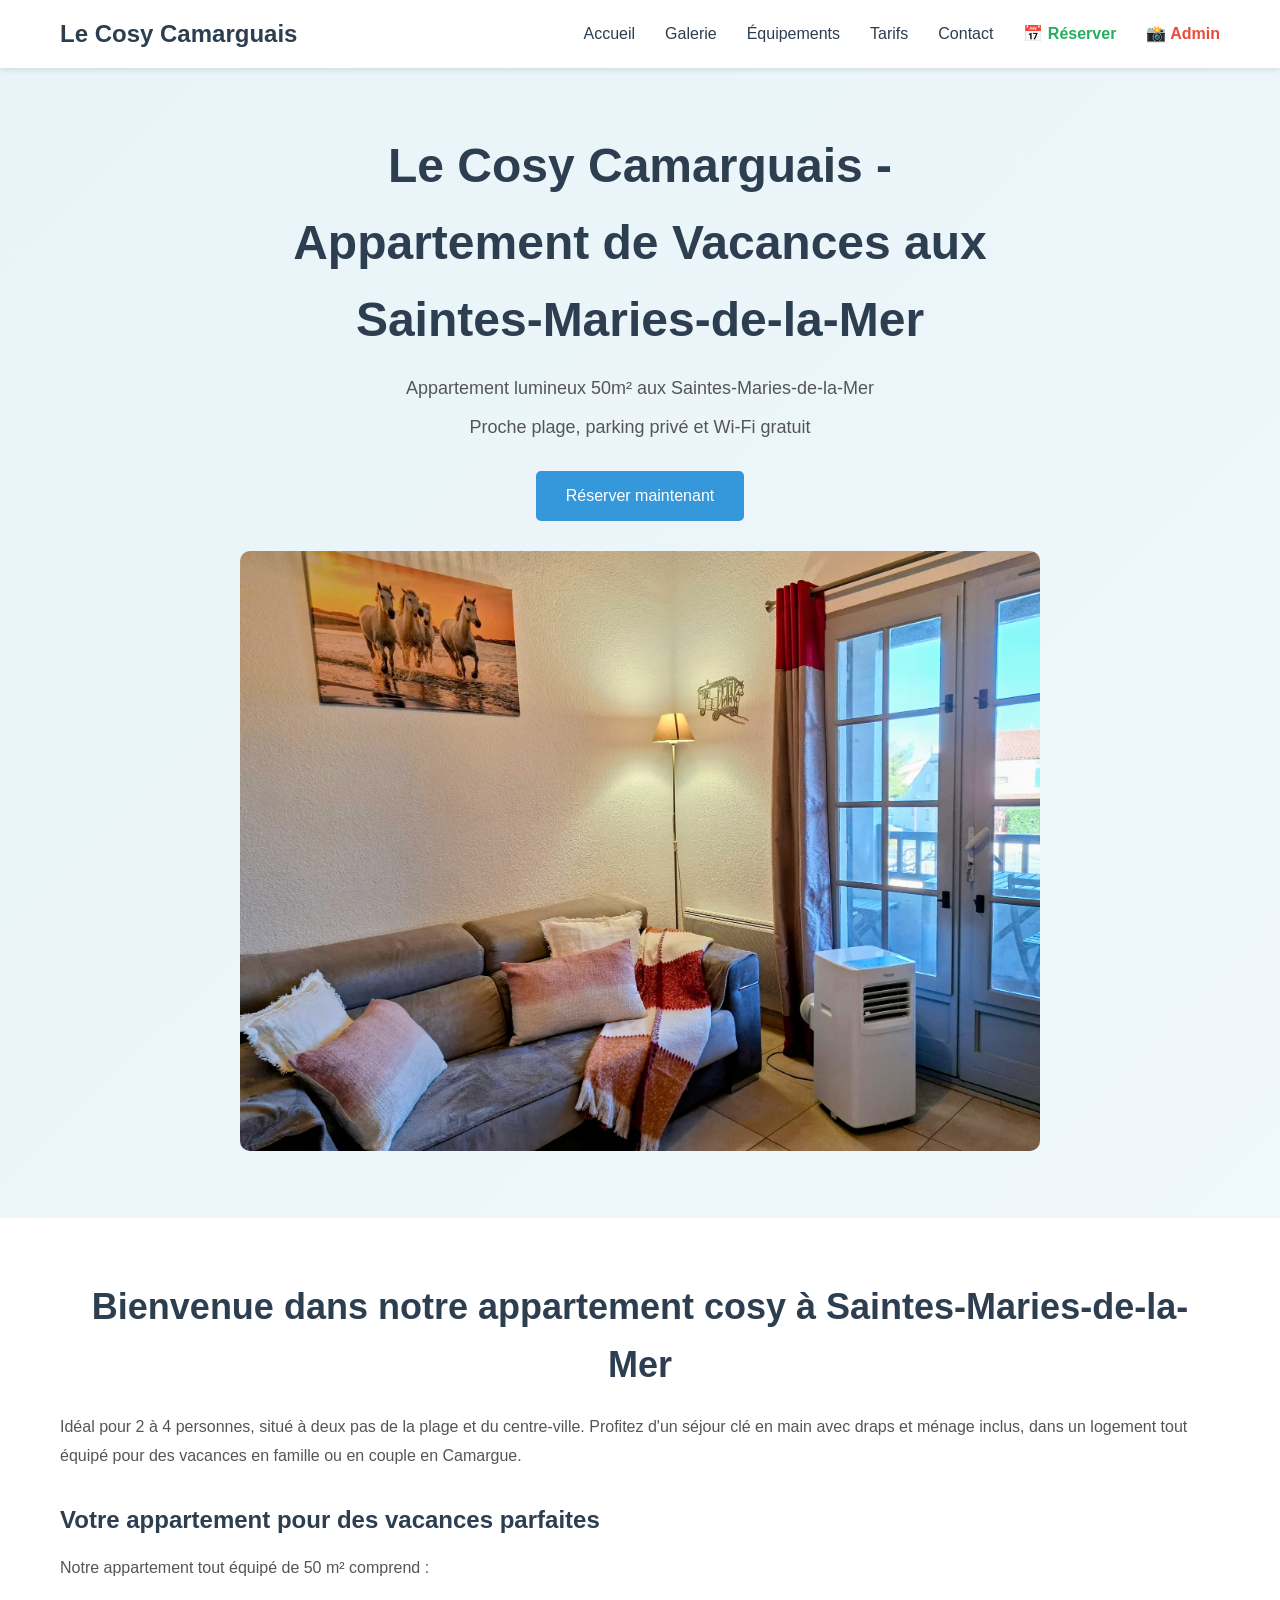
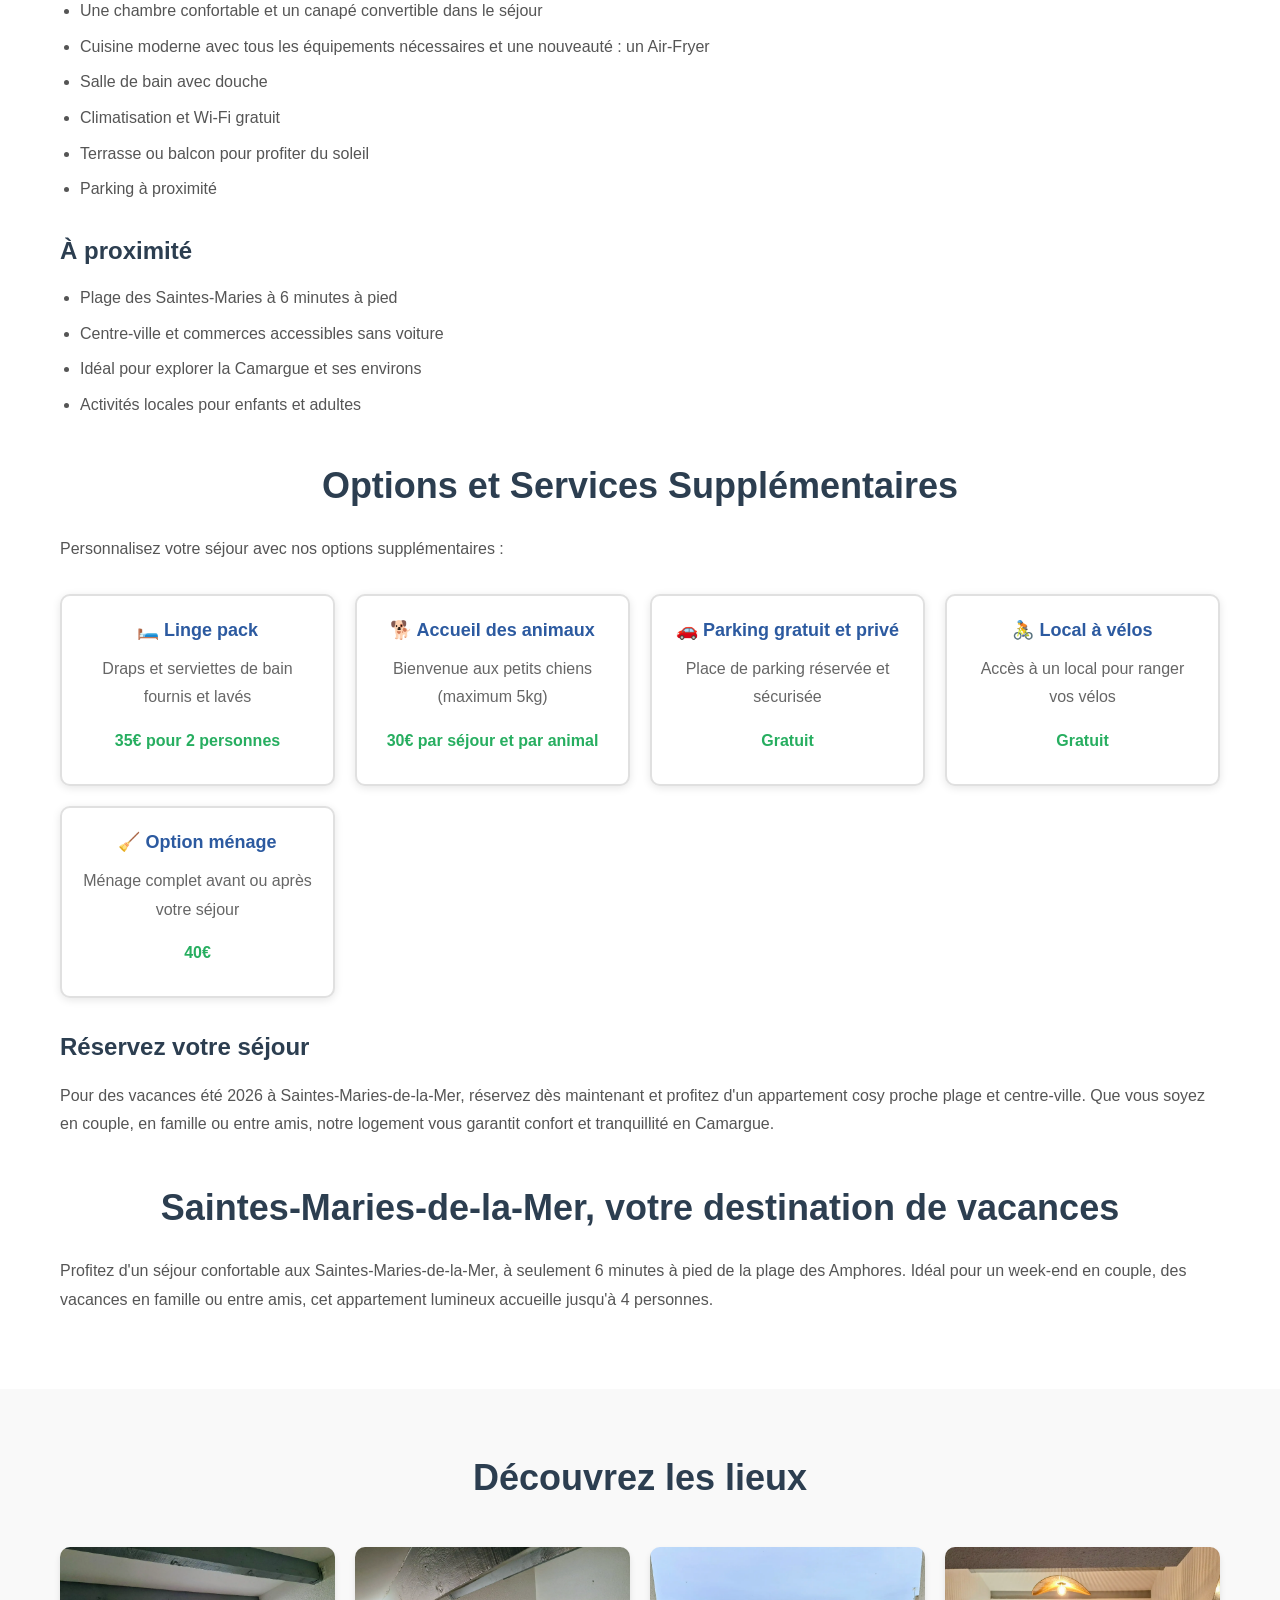
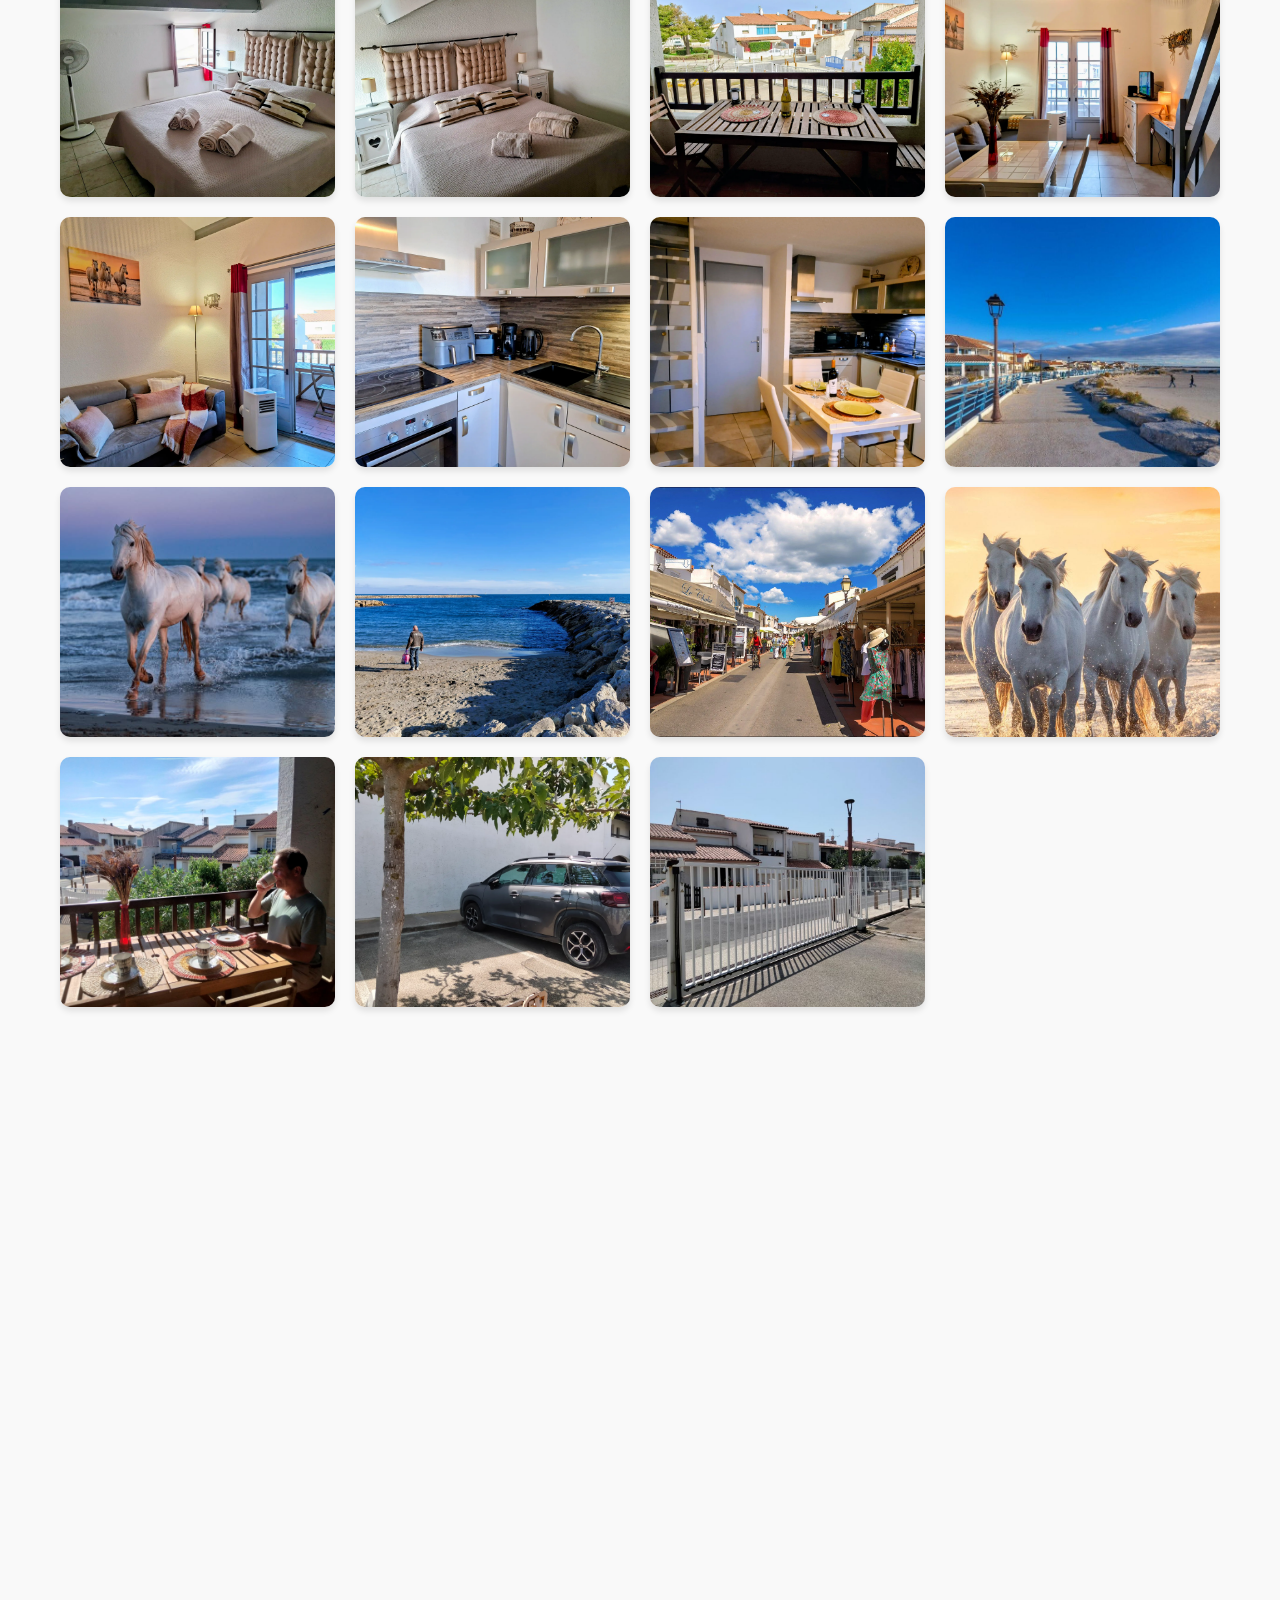
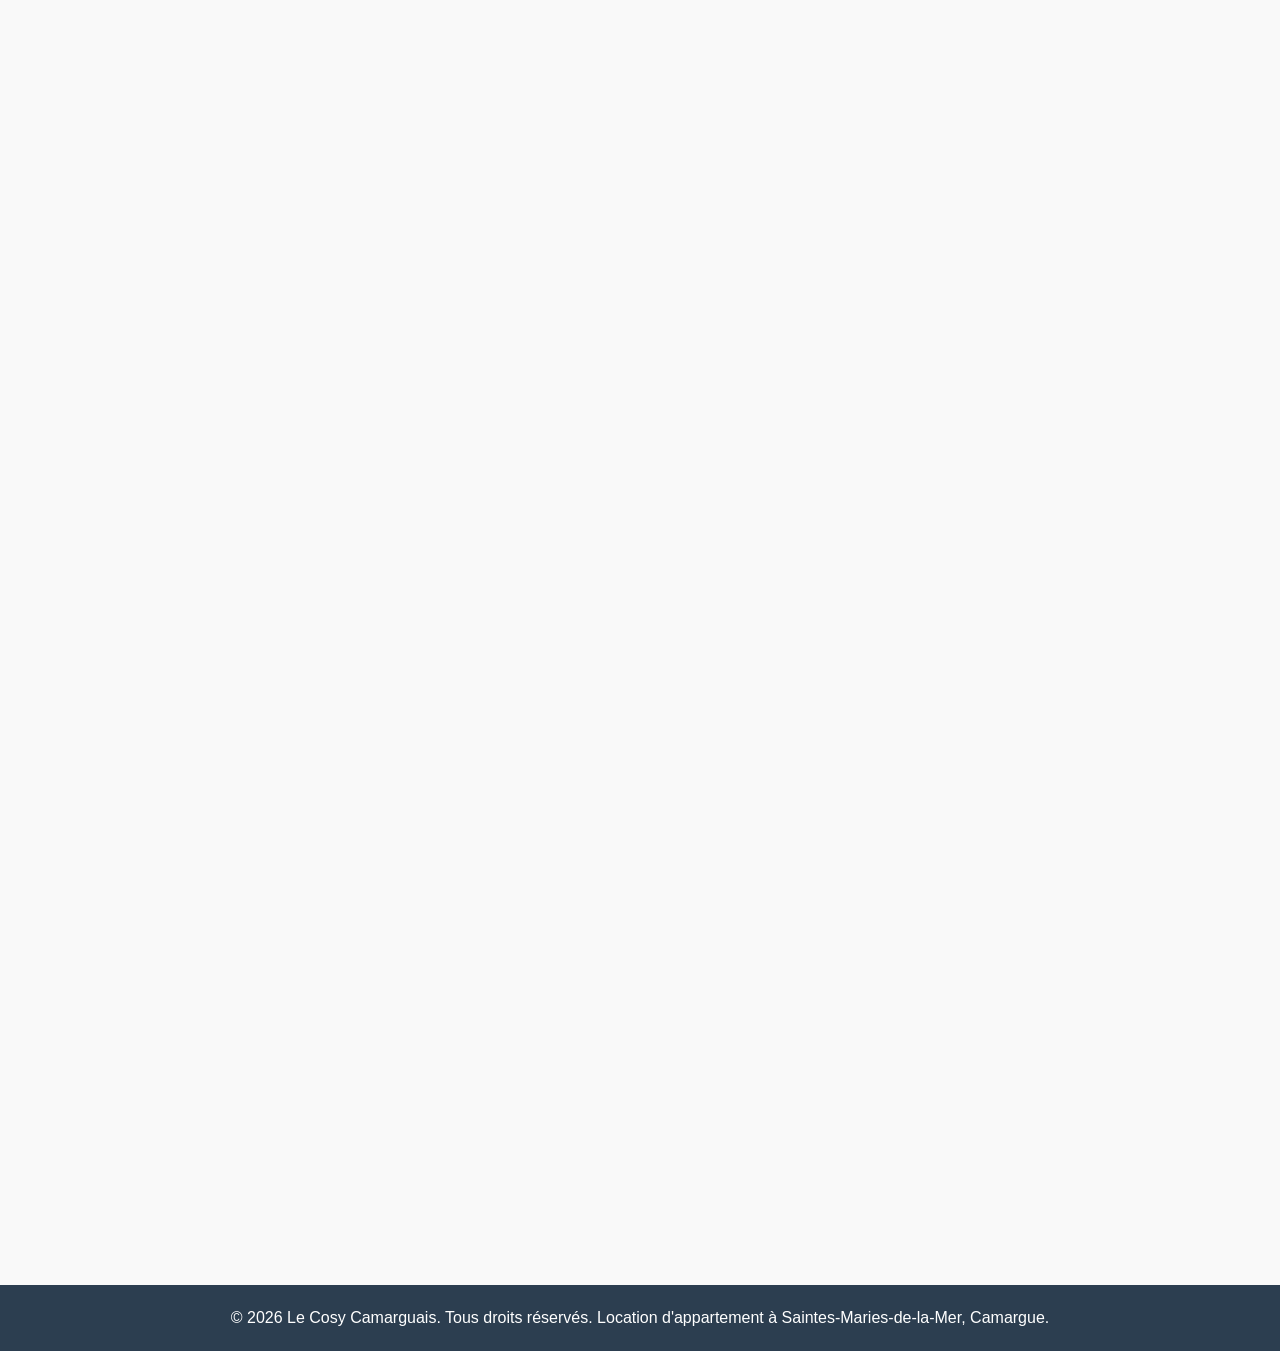
==== commit 26ca453e: "Update pricing for linen pack and pet accommodation" ====
--- a/index.html
+++ b/index.html
@@ -157,14 +157,14 @@
             <p>Personnalisez votre séjour avec nos options supplémentaires :</p>
             <div class="options-grid">
                 <div class="option-card">
-                    <h4>🛏️ Location de draps et serviettes</h4>
+                    <h4>🛏️ Linge pack</h4>
                     <p>Draps et serviettes de bain fournis et lavés</p>
-                    <p class="price">15€ par personne</p>
+                    <p class="price">35€ pour 2 personnes</p>
                 </div>
                 <div class="option-card">
                     <h4>🐕 Accueil des animaux</h4>
                     <p>Bienvenue aux petits chiens (maximum 5kg)</p>
-                    <p class="price">20€ par séjour</p>
+                    <p class="price">30€ par séjour et par animal</p>
                 </div>
                 <div class="option-card">
                     <h4>🚗 Parking gratuit et privé</h4>
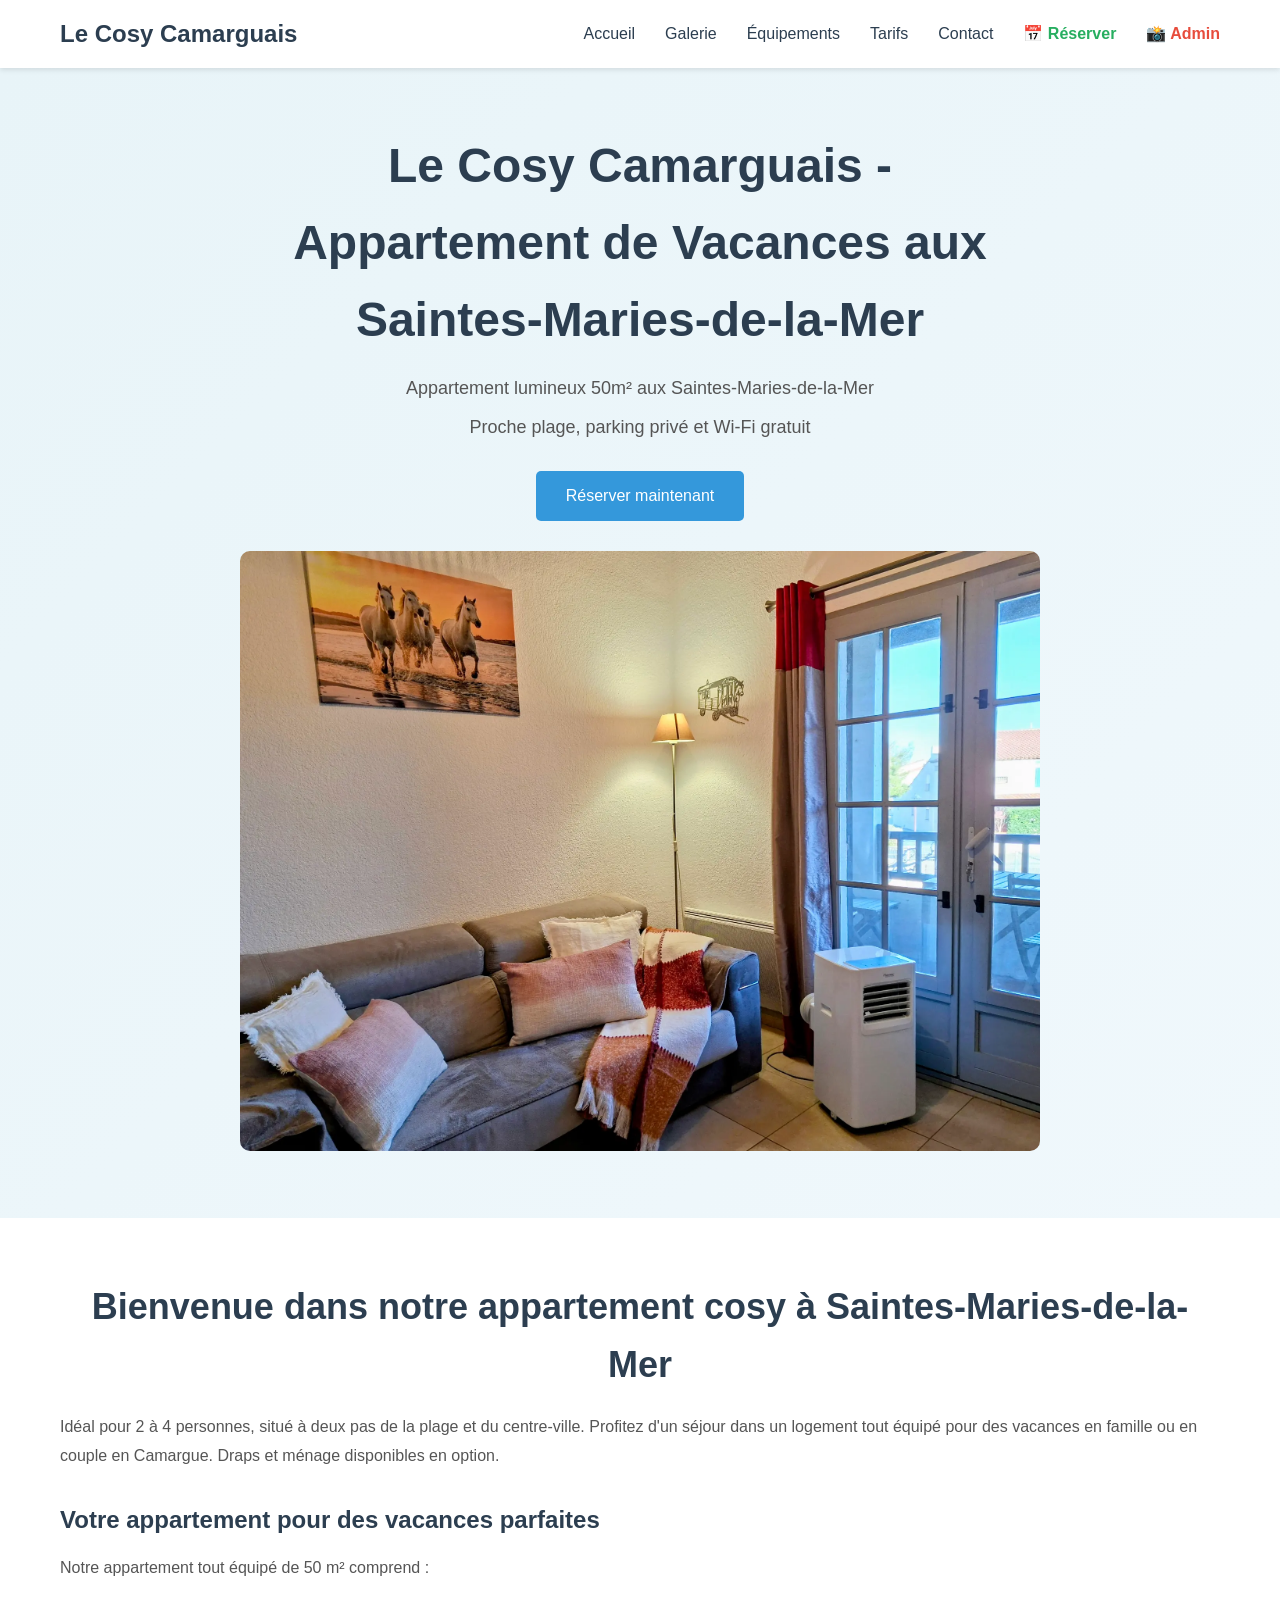
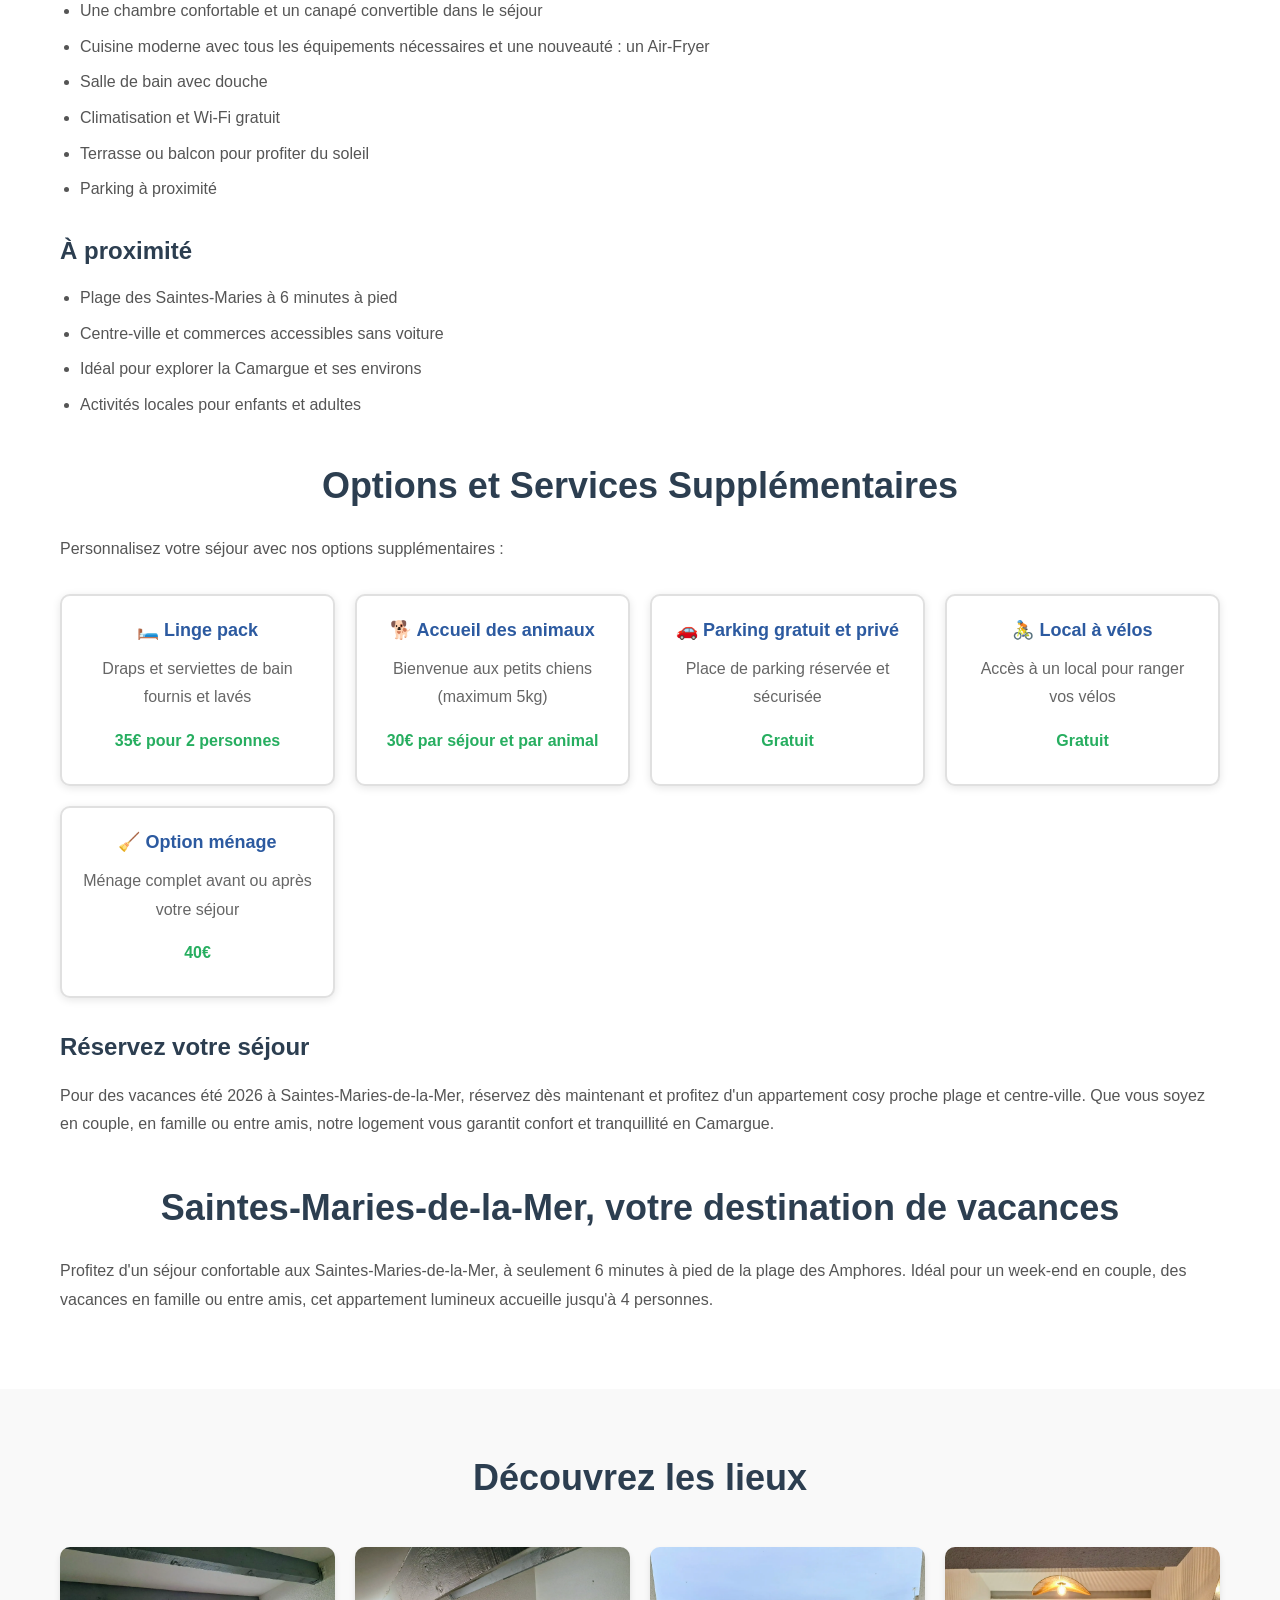
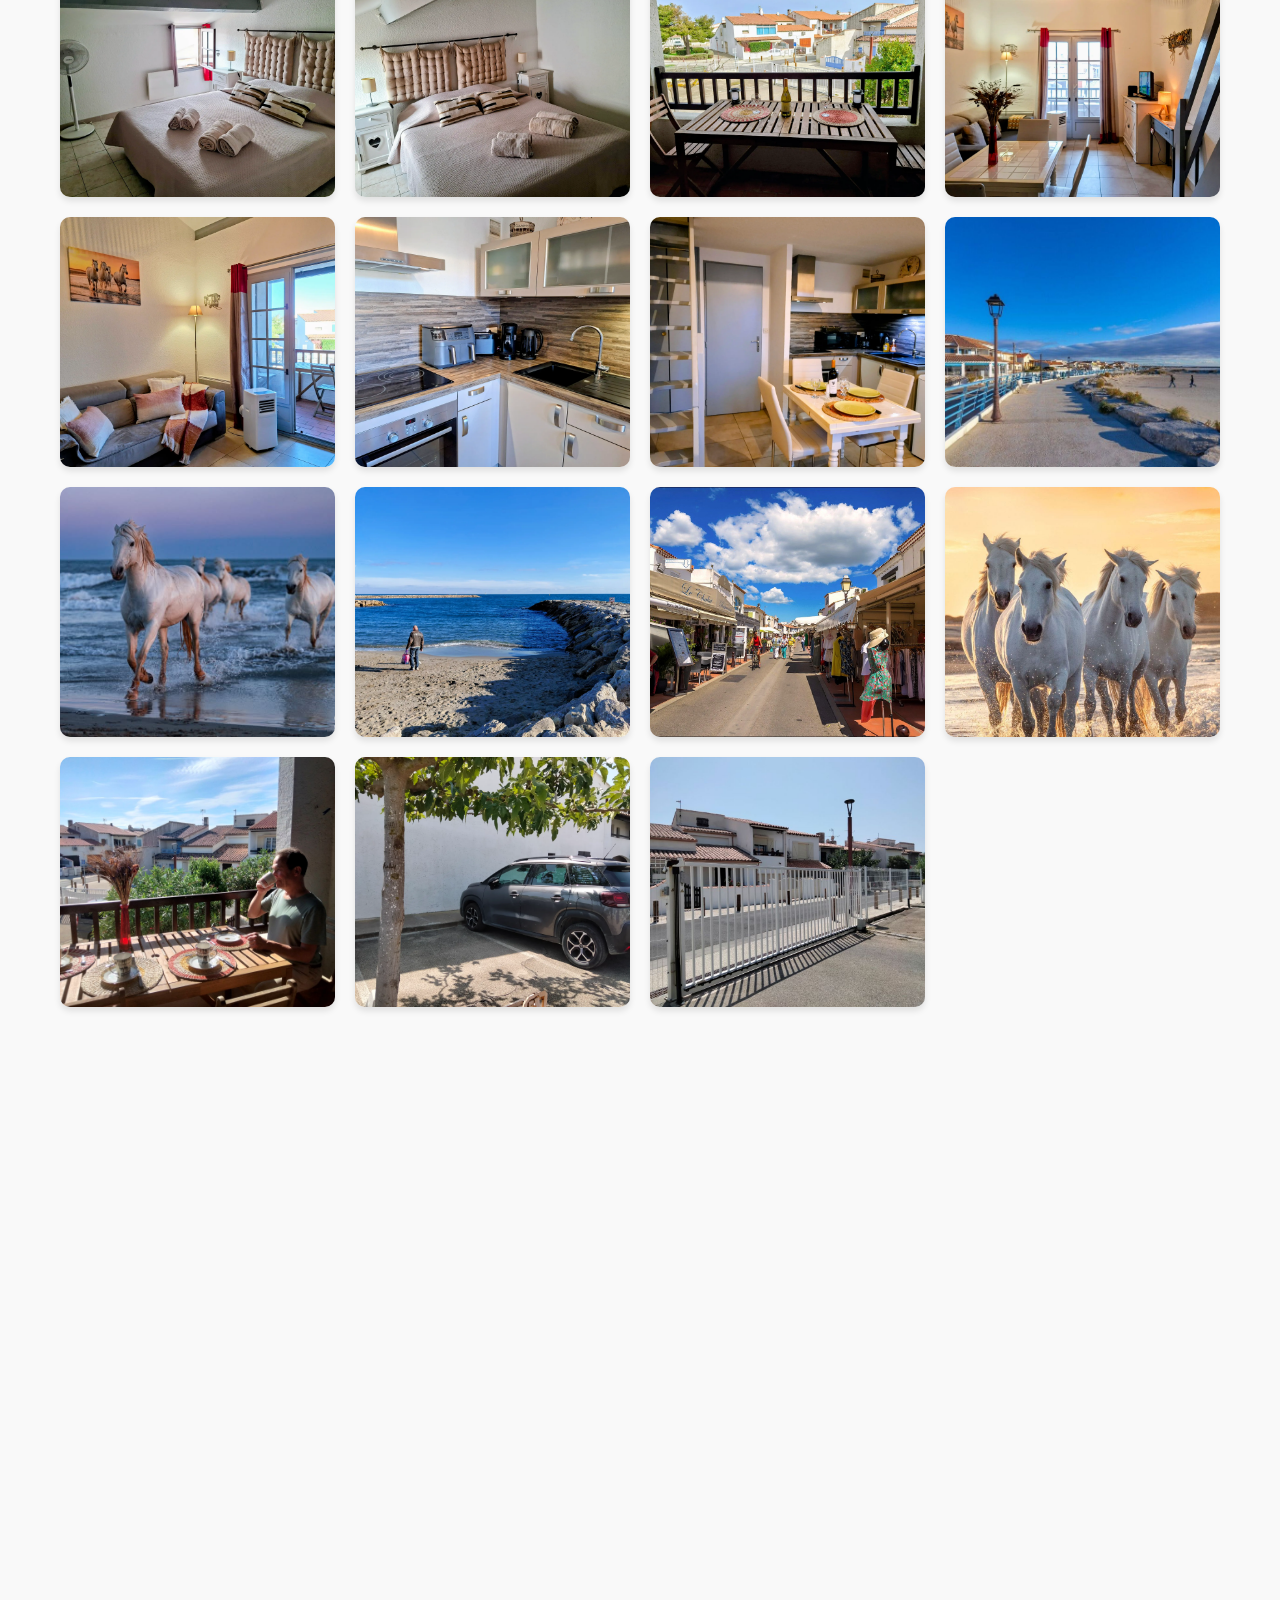
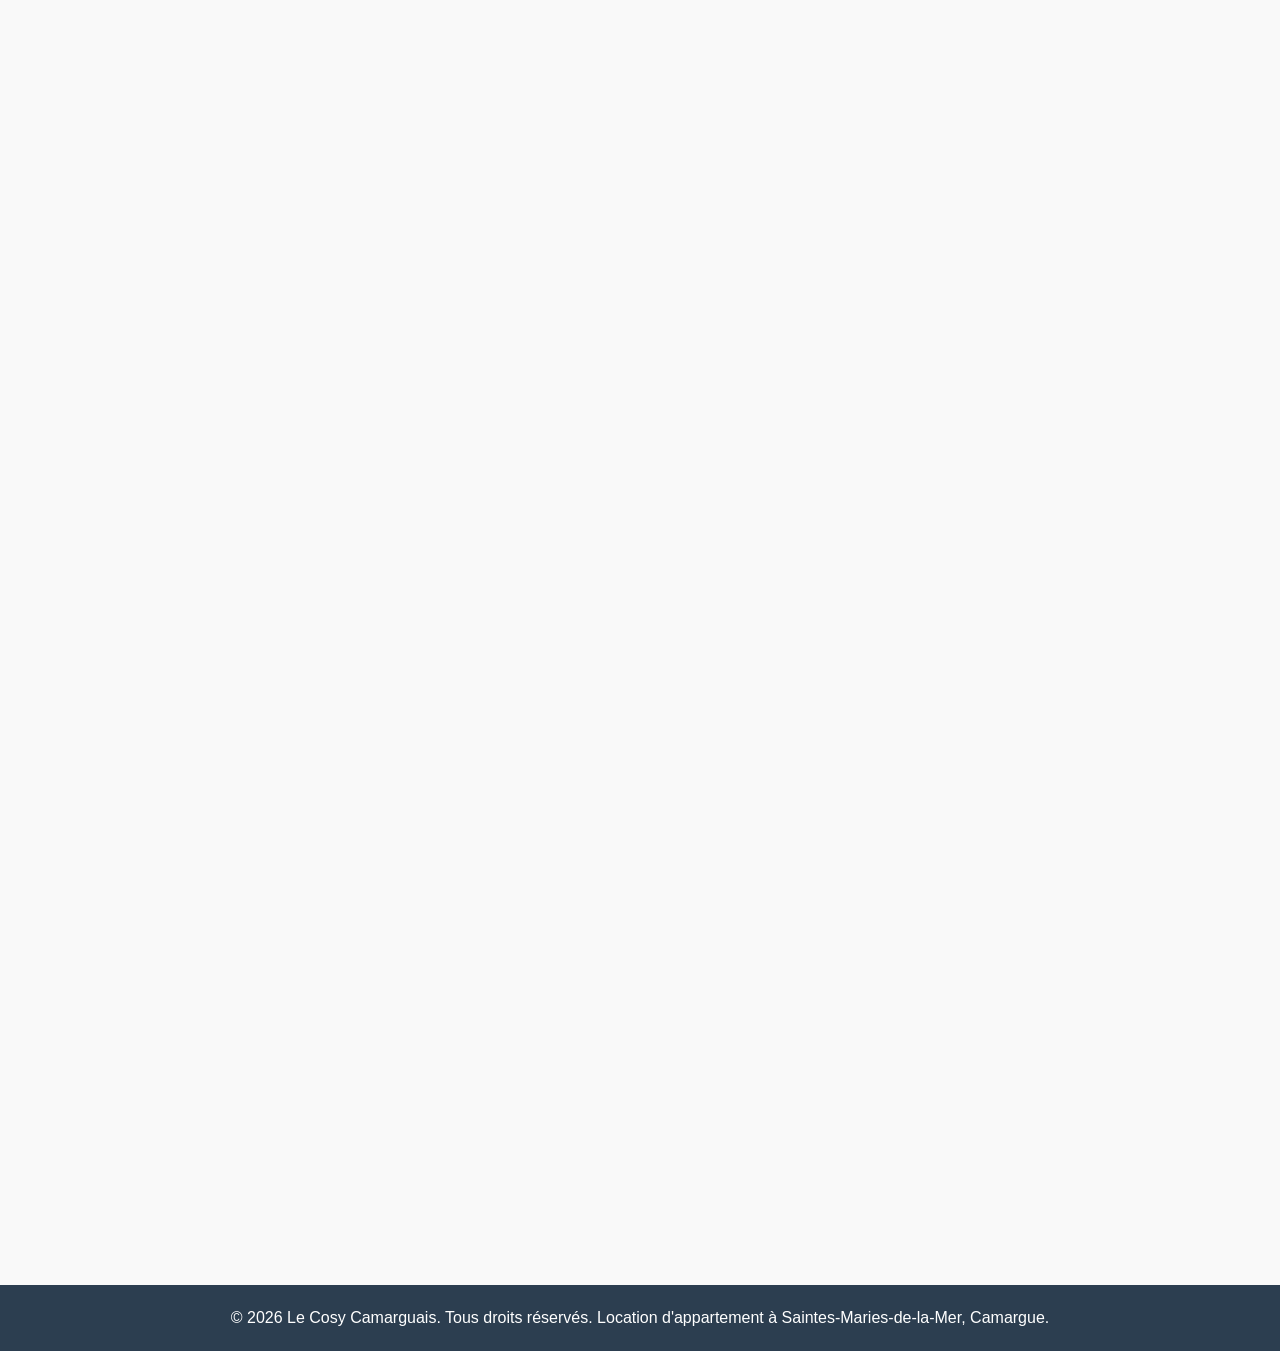
==== commit b712cece: "Remove draps and ménage from included services, keep as options only" ====
--- a/index.html
+++ b/index.html
@@ -132,7 +132,7 @@
     <section id="presentation" class="presentation">
         <div class="container">
             <h2>Bienvenue dans notre appartement cosy à Saintes-Maries-de-la-Mer</h2>
-            <p>Idéal pour 2 à 4 personnes, situé à deux pas de la plage et du centre-ville. Profitez d'un séjour clé en main avec draps et ménage inclus, dans un logement tout équipé pour des vacances en famille ou en couple en Camargue.</p>
+            <p>Idéal pour 2 à 4 personnes, situé à deux pas de la plage et du centre-ville. Profitez d'un séjour dans un logement tout équipé pour des vacances en famille ou en couple en Camargue. Draps et ménage disponibles en option.</p>
 
             <h3>Votre appartement pour des vacances parfaites</h3>
             <p>Notre appartement tout équipé de 50 m² comprend :</p>
